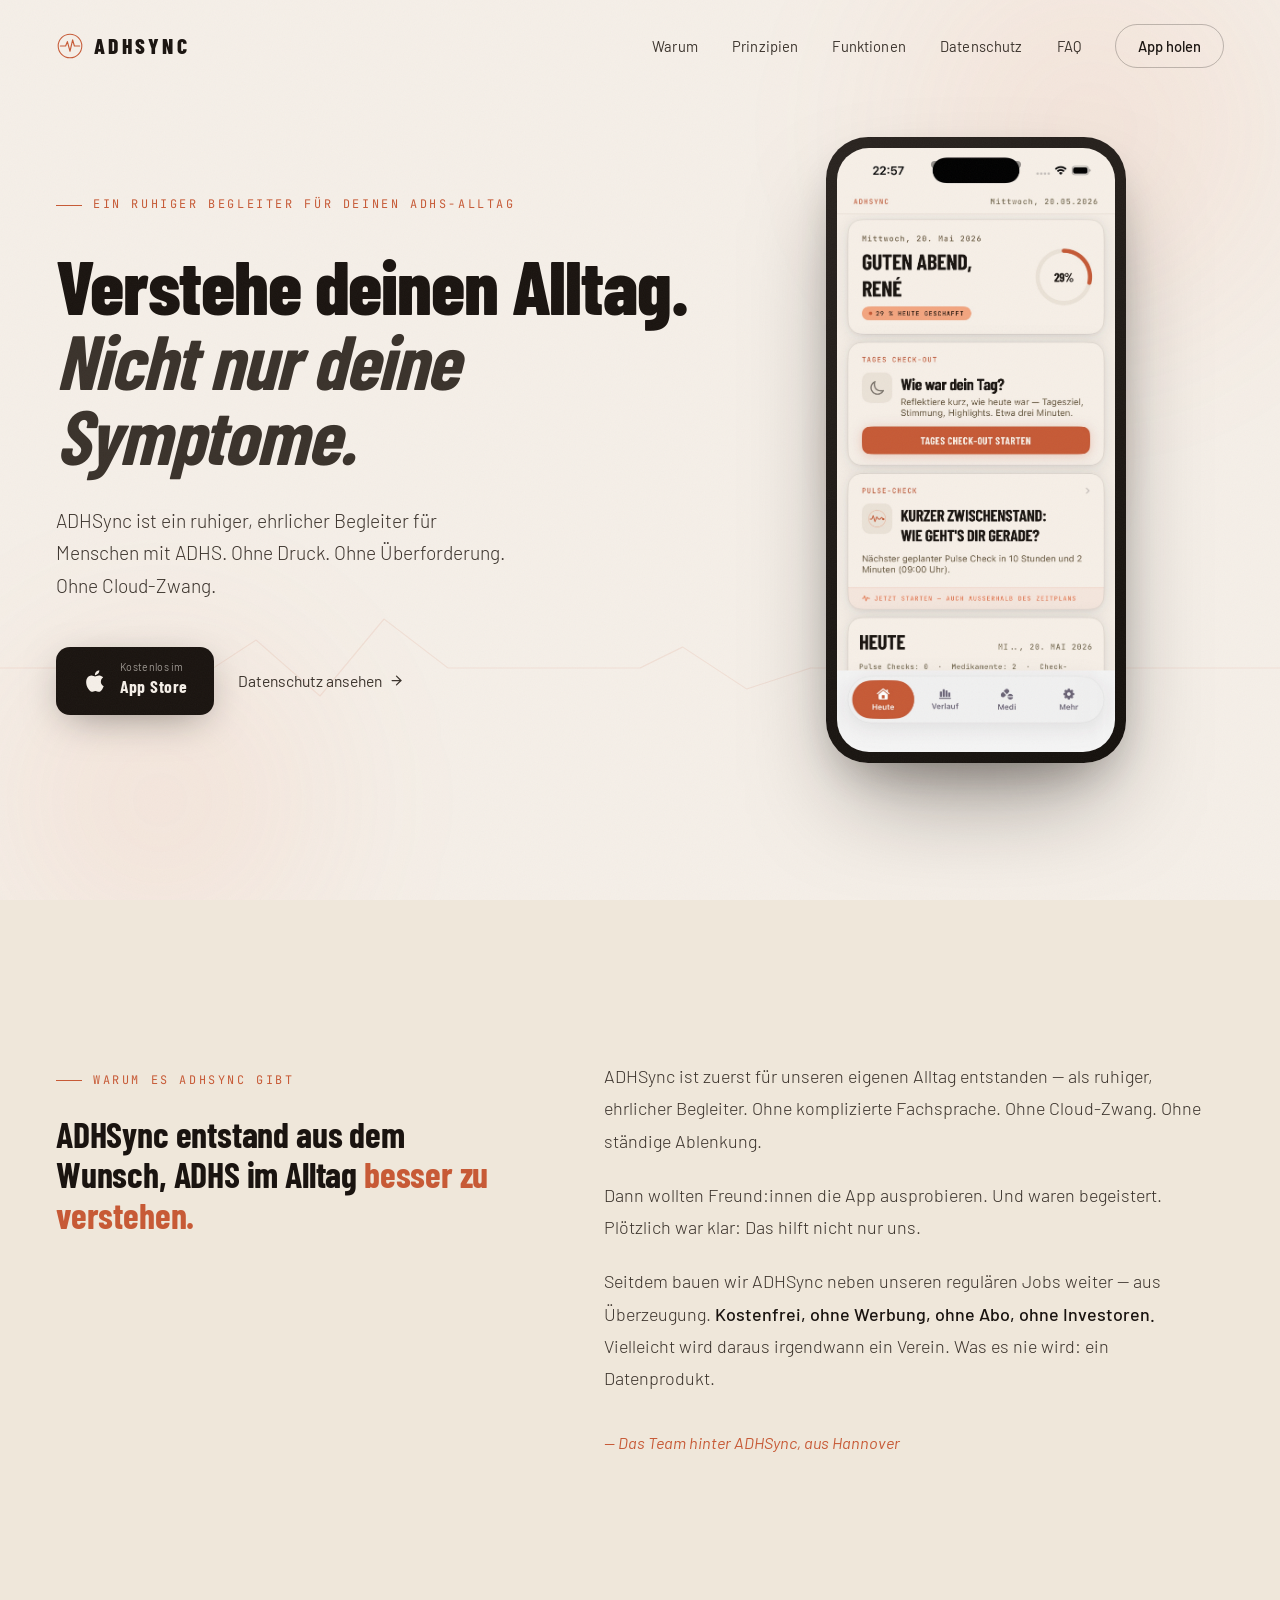
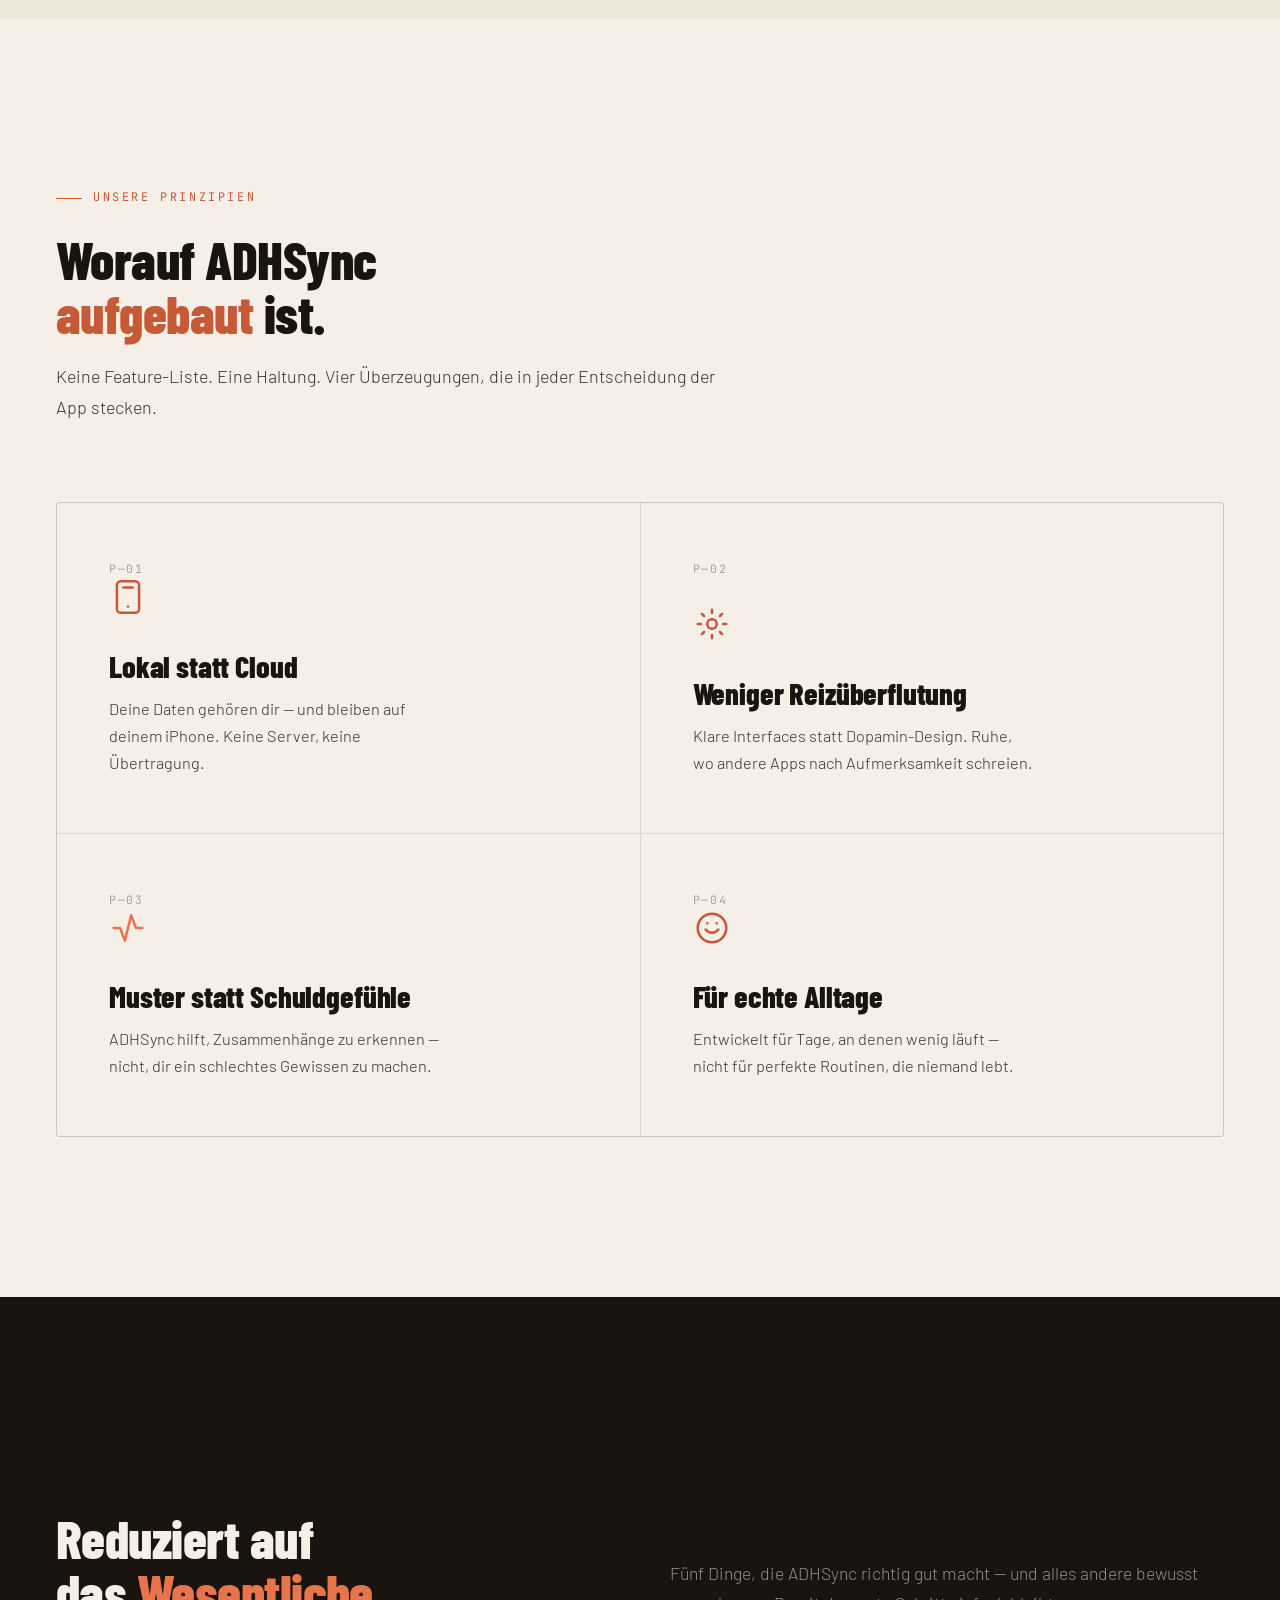
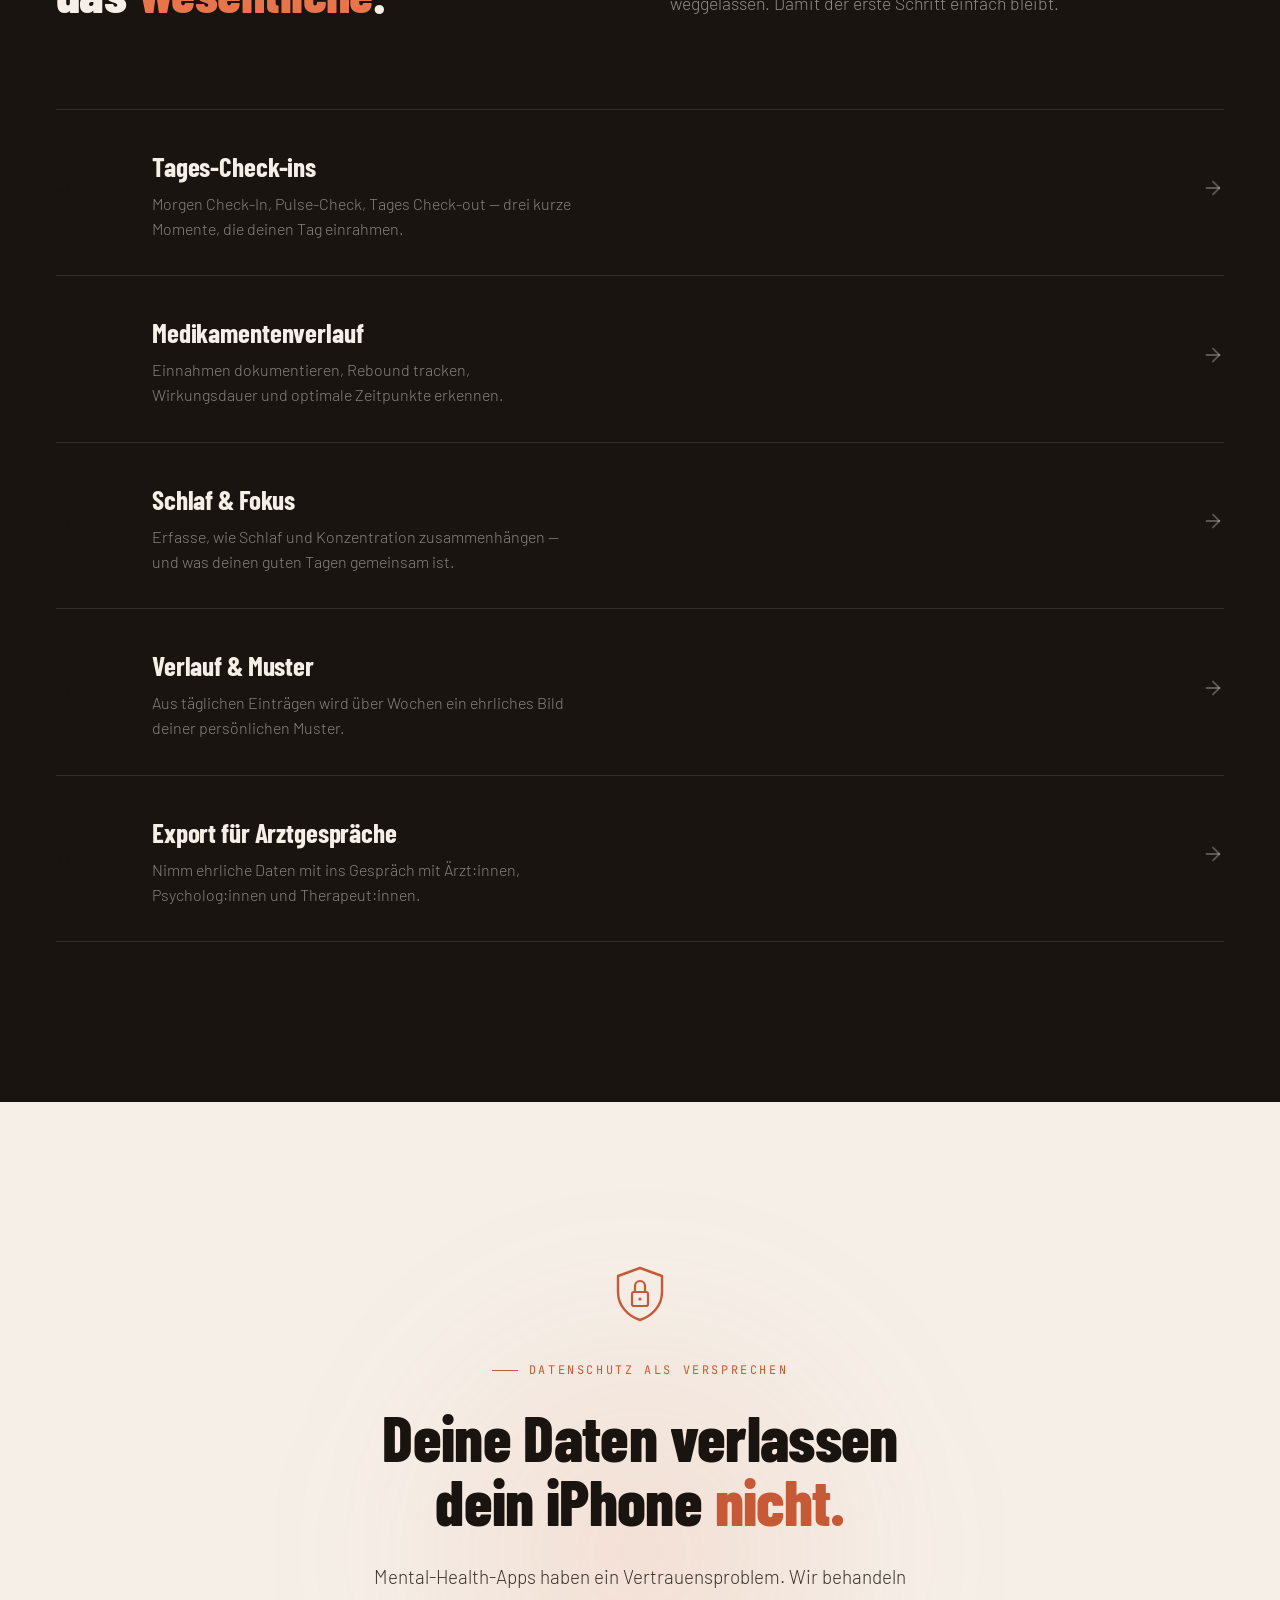
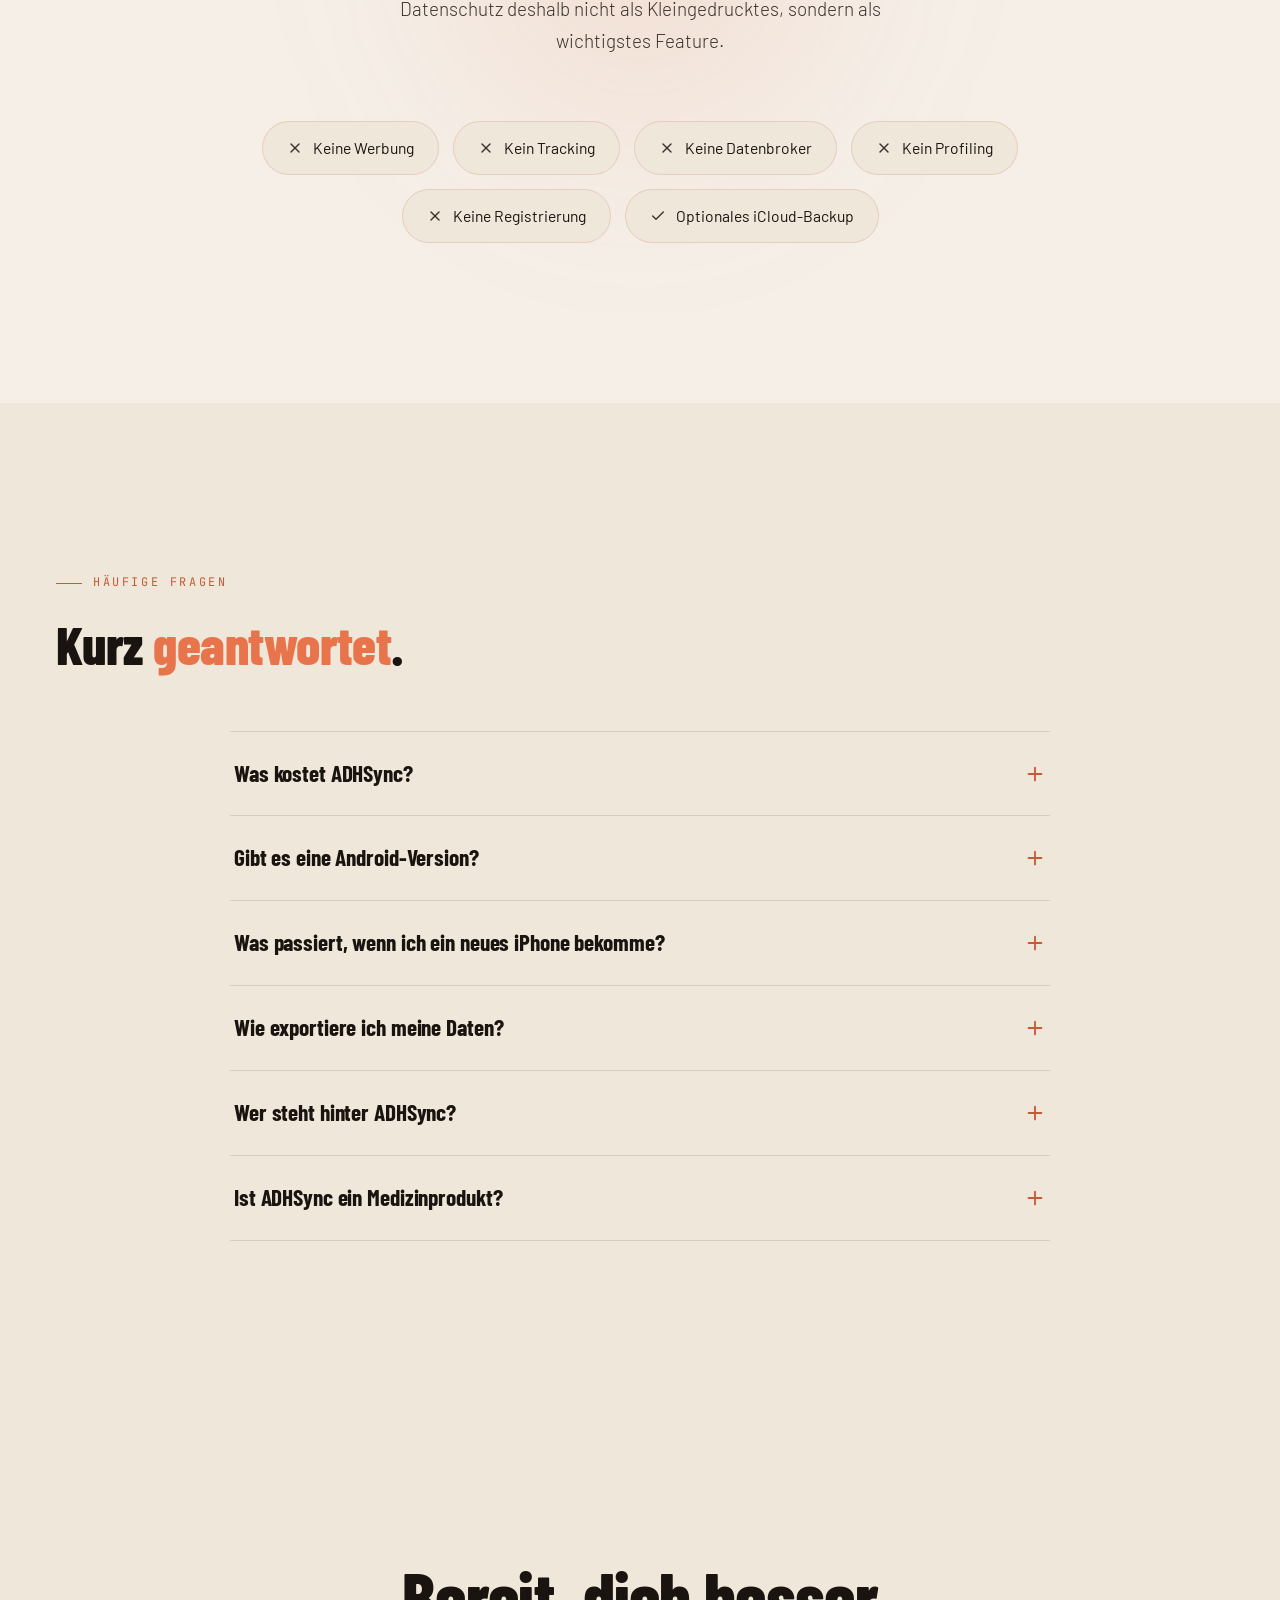
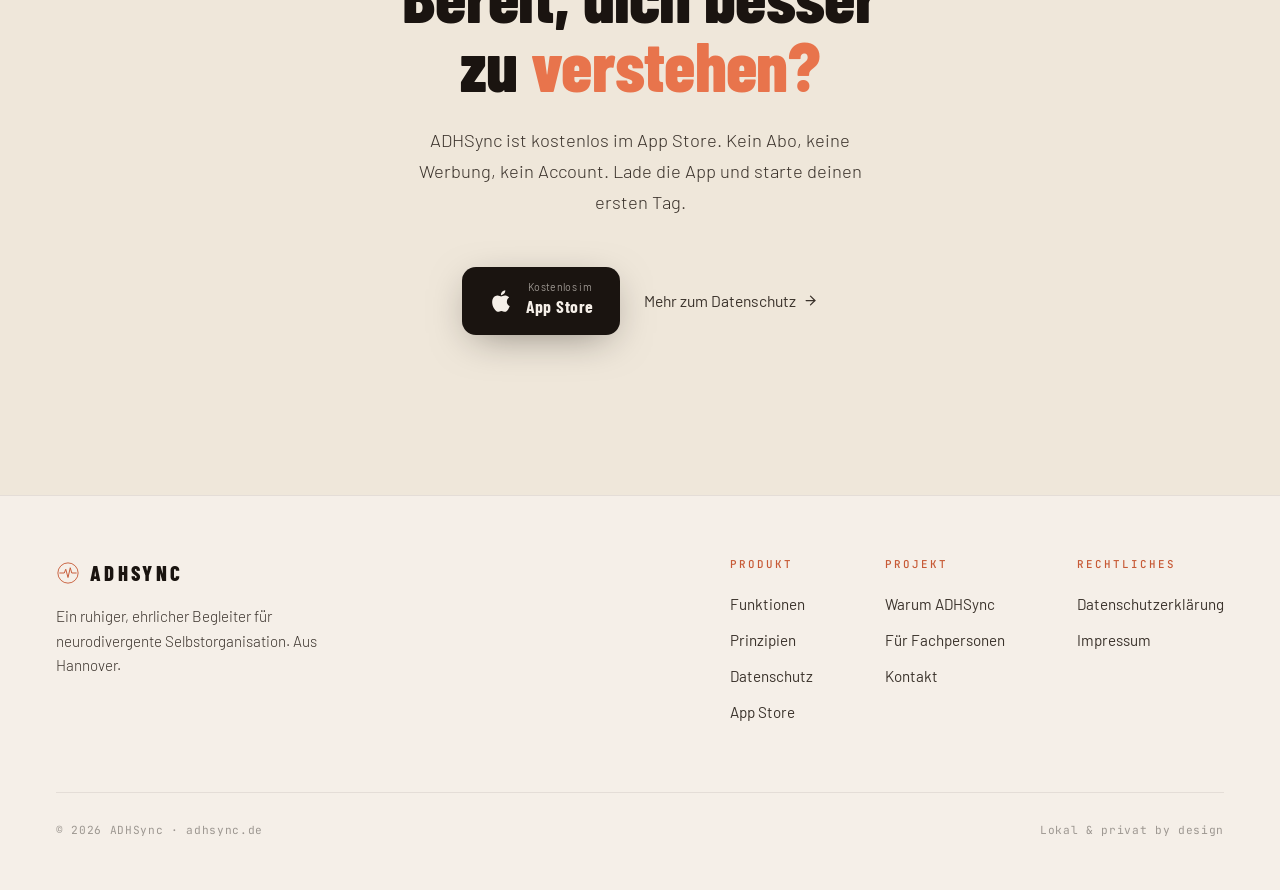
==== index.html @ 2eb3c04f "Add files via upload" ====
<!DOCTYPE html>
<html lang="de">
<head>
<meta charset="UTF-8">
<meta name="viewport" content="width=device-width, initial-scale=1.0">
<title>ADHSync — Verstehe deinen Alltag. Nicht nur deine Symptome.</title>
<meta name="description" content="ADHSync ist ein ruhiger, ehrlicher Begleiter für deinen ADHS-Alltag. Kostenlos, ohne Werbung, ohne Account — alle Daten bleiben auf deinem iPhone.">
<meta name="theme-color" content="#F5EFE8">
<meta property="og:title" content="ADHSync — Verstehe deinen Alltag. Nicht nur deine Symptome.">
<meta property="og:description" content="Ein ruhiger, ehrlicher Begleiter für deinen ADHS-Alltag. Lokal & privat by design.">
<meta property="og:type" content="website">
<meta property="og:url" content="https://adhsync.de/">
<meta property="og:locale" content="de_DE">
<meta name="twitter:card" content="summary_large_image">
<link rel="canonical" href="https://adhsync.de/">
<link rel="icon" type="image/svg+xml" href="data:image/svg+xml;utf8,<svg xmlns='http://www.w3.org/2000/svg' viewBox='0 0 64 64'><circle cx='32' cy='32' r='28' fill='%23F5EFE8' stroke='%23C75A36' stroke-width='3'/><path d='M10 32 H22 L26 22 L32 44 L38 18 L42 32 H54' fill='none' stroke='%23C75A36' stroke-width='3' stroke-linecap='round' stroke-linejoin='round'/></svg>">

<style>
/* Self-hosted fonts — DSGVO-konform, keine externen Requests */
@font-face{font-family:'Barlow';font-style:normal;font-weight:300;font-display:swap;src:url([data-uri]) format('woff2');}
@font-face{font-family:'Barlow';font-style:normal;font-weight:400;font-display:swap;src:url([data-uri]) format('woff2');}
@font-face{font-family:'Barlow';font-style:italic;font-weight:400;font-display:swap;src:url([data-uri]) format('woff2');}
@font-face{font-family:'Barlow';font-style:normal;font-weight:500;font-display:swap;src:url([data-uri]) format('woff2');}
@font-face{font-family:'Barlow Condensed';font-style:normal;font-weight:600;font-display:swap;src:url([data-uri]) format('woff2');}
@font-face{font-family:'Barlow Condensed';font-style:normal;font-weight:700;font-display:swap;src:url([data-uri]) format('woff2');}
@font-face{font-family:'Barlow Condensed';font-style:normal;font-weight:800;font-display:swap;src:url([data-uri]) format('woff2');}
@font-face{font-family:'Barlow Condensed';font-style:normal;font-weight:900;font-display:swap;src:url([data-uri]) format('woff2');}
@font-face{font-family:'JetBrains Mono';font-style:normal;font-weight:400;font-display:swap;src:url([data-uri]) format('woff2');}
@font-face{font-family:'JetBrains Mono';font-style:normal;font-weight:500;font-display:swap;src:url([data-uri]) format('woff2');}

:root{
  --ink:#1A1410;
  --ink-soft:#3A322B;
  --paper:#F5EFE8;
  --paper2:#EAE2D6;
  --paper-sage:#EFE7DA;       /* warm secondary paper, brand-aligned */
  --orange:#E8744C;            /* primary accent */
  --orange-deep:#C75A36;       /* primary action / deep accent */
  --orange-soft:#F2A57F;       /* warm light orange (CLAUDE.md) */
  --ink-mute:rgba(26,20,16,0.35); /* muted ink, replaces petrol-soft */
}
*,*::before,*::after{box-sizing:border-box;margin:0;padding:0;}
html{scroll-behavior:smooth;}
body{
  background:var(--paper);
  color:var(--ink);
  font-family:'Barlow',sans-serif;
  font-weight:400;
  font-size:18px;
  line-height:1.65;
  overflow-x:hidden;
  -webkit-font-smoothing:antialiased;
}
/* subtle grain overlay across whole page */
body::after{
  content:'';
  position:fixed;inset:0;z-index:9998;pointer-events:none;
  opacity:0.035;
  background-image:url("data:image/svg+xml,%3Csvg xmlns='http://www.w3.org/2000/svg' width='180' height='180'%3E%3Cfilter id='n'%3E%3CfeTurbulence type='fractalNoise' baseFrequency='0.85' numOctaves='3' stitchTiles='stitch'/%3E%3C/filter%3E%3Crect width='100%25' height='100%25' filter='url(%23n)'/%3E%3C/svg%3E");
}


/* ---------- LOGO MARK (Puls-Wave) ---------- */
.nav-logo,.footer-logo{display:inline-flex;align-items:center;gap:10px;text-decoration:none;}
.logo-mark{width:28px;height:28px;color:var(--orange-deep);flex-shrink:0;}
.logo-mark .logo-wave{stroke-dasharray:120;stroke-dashoffset:120;animation:drawPulse 2.2s cubic-bezier(0.65,0,0.35,1) forwards 0.3s;}
.footer-logo .logo-mark{width:24px;height:24px;}
@keyframes drawPulse{to{stroke-dashoffset:0;}}

/* ---------- NAV ---------- */
nav{
  position:fixed;top:0;left:0;right:0;z-index:200;
  padding:24px 56px;
  display:flex;justify-content:space-between;align-items:center;
  transition:background 0.3s,padding 0.3s,border-color 0.3s;
  border-bottom:1px solid transparent;
}
nav.scrolled{
  background:rgba(245,239,232,0.8);
  backdrop-filter:blur(16px) saturate(1.2);
  padding:16px 56px;
  border-bottom:1px solid rgba(26,20,16,0.06);
}
.nav-logo{
  font-family:'Barlow Condensed',sans-serif;
  font-weight:800;font-size:1.35rem;letter-spacing:0.16em;
  text-transform:uppercase;color:var(--ink);
}
.nav-right{display:flex;gap:34px;align-items:center;}
.nav-link{
  font-size:0.92rem;font-weight:400;letter-spacing:0.01em;
  color:var(--ink-soft);text-decoration:none;transition:color 0.2s;
}
.nav-link:hover{color:var(--ink);}
.nav-cta{
  font-family:'Barlow',sans-serif;font-weight:500;
  font-size:0.92rem;color:var(--ink);text-decoration:none;
  border:1px solid rgba(26,20,16,0.25);border-radius:100px;
  padding:9px 22px;transition:border-color 0.2s,background 0.2s;
}
.nav-cta:hover{border-color:var(--ink);background:var(--ink);color:var(--paper);}

/* ---------- HERO ---------- */
.hero{
  min-height:100vh;
  display:grid;grid-template-columns:1.15fr 0.85fr;
  align-items:center;
  padding:0 56px;
  position:relative;overflow:hidden;
}
/* soft drifting gradient blobs */
.blob{position:absolute;border-radius:50%;filter:blur(70px);pointer-events:none;opacity:0.5;}
.blob-1{width:620px;height:620px;top:-180px;right:-120px;
  background:radial-gradient(circle,rgba(232,116,76,0.22),transparent 65%);
  animation:drift1 22s ease-in-out infinite;}
.blob-2{width:520px;height:520px;bottom:-160px;left:-100px;
  background:radial-gradient(circle,rgba(232,116,76,0.22),transparent 65%);
  animation:drift2 26s ease-in-out infinite;}
@keyframes drift1{0%,100%{transform:translate(0,0);}50%{transform:translate(-40px,40px);}}
@keyframes drift2{0%,100%{transform:translate(0,0);}50%{transform:translate(40px,-30px);}}

.hero-content{position:relative;z-index:2;max-width:640px;}
.hero-eyebrow{
  font-family:'JetBrains Mono',monospace;
  font-size:0.74rem;letter-spacing:0.22em;text-transform:uppercase;
  color:var(--orange-deep);margin-bottom:32px;
  display:inline-flex;align-items:center;gap:11px;
  opacity:0;animation:rise 0.9s ease forwards 0.1s;
}
.hero-eyebrow::before{content:'';width:26px;height:1px;background:var(--orange-deep);}
.hero-h1{
  font-family:'Barlow Condensed',sans-serif;
  font-weight:800;
  font-size:clamp(3.2rem,6vw,5.6rem);
  line-height:0.98;letter-spacing:-0.015em;
  color:var(--ink);margin-bottom:32px;
}
.hero-h1 .line{display:block;opacity:0;animation:rise 0.9s cubic-bezier(0.2,0.7,0.2,1) forwards;}
.hero-h1 .line:nth-child(1){animation-delay:0.2s;}
.hero-h1 .line:nth-child(2){animation-delay:0.34s;color:var(--ink-soft);font-style:italic;font-weight:700;}
.hero-sub{
  font-size:1.2rem;font-weight:300;
  color:var(--ink-soft);max-width:460px;margin-bottom:44px;line-height:1.7;
  opacity:0;animation:rise 0.9s ease forwards 0.5s;
}
.hero-actions{display:flex;gap:24px;align-items:center;flex-wrap:wrap;
  opacity:0;animation:rise 0.9s ease forwards 0.65s;}
.btn-store{
  display:inline-flex;align-items:center;gap:12px;
  background:var(--ink);color:var(--paper);
  border-radius:14px;padding:14px 26px;text-decoration:none;
  transition:transform 0.3s cubic-bezier(0.2,0.7,0.2,1),box-shadow 0.3s;
  box-shadow:0 10px 40px -12px rgba(26,20,16,0.5);
}
.btn-store:hover{transform:translateY(-2px);box-shadow:0 18px 50px -12px rgba(26,20,16,0.55);}
.btn-store svg{width:26px;height:26px;fill:var(--paper);}
.btn-store .s{font-size:0.66rem;opacity:0.6;letter-spacing:0.03em;line-height:1.1;}
.btn-store .b{font-family:'Barlow Condensed',sans-serif;font-weight:700;font-size:1.1rem;letter-spacing:0.03em;}
.btn-link{
  font-size:0.98rem;font-weight:400;color:var(--ink-soft);text-decoration:none;
  display:inline-flex;align-items:center;gap:7px;transition:color 0.2s,gap 0.2s;
}
.btn-link:hover{color:var(--ink);gap:11px;}
.btn-link svg{width:15px;height:15px;}

/* single floating device */
.hero-device{position:relative;z-index:2;display:flex;justify-content:center;align-items:center;
  opacity:0;animation:rise 1.1s cubic-bezier(0.2,0.7,0.2,1) forwards 0.4s;}
.device{
  position:relative;width:300px;border-radius:42px;
  padding:11px;background:linear-gradient(150deg,#2a2420,#15110d);
  box-shadow:0 50px 100px -30px rgba(26,20,16,0.5),0 20px 50px -20px rgba(26,20,16,0.35);
  animation:float 7s ease-in-out infinite;
}
.device::before{content:'';position:absolute;top:24px;left:50%;transform:translateX(-50%);
  width:90px;height:7px;background:rgba(0,0,0,0.4);border-radius:10px;z-index:3;}
.device-screen{border-radius:32px;overflow:hidden;background:var(--paper2);}
.device-screen img{width:100%;display:block;}
@keyframes float{0%,100%{transform:translateY(0) rotate(-1deg);}50%{transform:translateY(-16px) rotate(1deg);}}
/* soft glow behind device */
.hero-device::after{content:'';position:absolute;width:340px;height:340px;border-radius:50%;
  background:radial-gradient(circle,rgba(232,116,76,0.18),transparent 70%);z-index:-1;filter:blur(20px);}

@keyframes rise{from{opacity:0;transform:translateY(26px);}to{opacity:1;transform:none;}}


/* Hero Puls-Wave (ambient brand motif) */
.hero-wave{
  position:absolute;left:0;right:0;bottom:18%;width:100%;height:140px;
  color:var(--orange-deep);opacity:0.10;z-index:1;pointer-events:none;
}
.hero-wave path{
  stroke-dasharray:3000;stroke-dashoffset:3000;
  animation:drawWave 3.4s cubic-bezier(0.65,0,0.35,1) forwards 0.6s;
}
@keyframes drawWave{to{stroke-dashoffset:0;}}

/* ---------- SECTION SCAFFOLD ---------- */
.section{padding:160px 56px;position:relative;}
.wrap{max-width:1180px;margin:0 auto;}
.wrap-narrow{max-width:860px;margin:0 auto;}
.eyebrow{
  font-family:'JetBrains Mono',monospace;
  font-size:0.74rem;letter-spacing:0.22em;text-transform:uppercase;
  color:var(--orange-deep);margin-bottom:24px;
  display:inline-flex;align-items:center;gap:11px;
}
.eyebrow::before{content:'';width:26px;height:1px;background:var(--orange-deep);}
.h2{
  font-family:'Barlow Condensed',sans-serif;font-weight:800;
  font-size:clamp(2.4rem,4.2vw,3.8rem);line-height:1.0;letter-spacing:-0.01em;color:var(--ink);
}
.h2 em{font-style:normal;color:var(--orange);}
.h2 .pet{color:var(--orange-deep);}

/* ---------- STORY (warum) ---------- */
.story{background:var(--paper-sage);}
.story-grid{display:grid;grid-template-columns:0.85fr 1.15fr;gap:90px;align-items:start;}
.story-lead{
  font-family:'Barlow Condensed',sans-serif;font-weight:700;
  font-size:clamp(1.8rem,2.8vw,2.6rem);line-height:1.12;color:var(--ink);
  letter-spacing:-0.005em;
}
.story-lead .hl{color:var(--orange-deep);}
.story-body{font-size:1.12rem;font-weight:300;color:var(--ink-soft);line-height:1.8;}
.story-body p+p{margin-top:22px;}
.story-body strong{font-weight:500;color:var(--ink);}
.story-sign{
  margin-top:34px;font-style:italic;font-weight:400;font-size:1.02rem;color:var(--orange-deep);
}

/* ---------- PRINCIPLES ---------- */
.principles-head{max-width:680px;margin-bottom:80px;}
.principles-head .sub{font-size:1.12rem;font-weight:300;color:var(--ink-soft);margin-top:22px;line-height:1.7;}
.principles-grid{display:grid;grid-template-columns:repeat(2,1fr);gap:1px;background:rgba(26,20,16,0.1);
  border:1px solid rgba(26,20,16,0.1);border-radius:4px;overflow:hidden;}
.principle{
  background:var(--paper);padding:56px 52px;position:relative;
  transition:background 0.4s;min-height:300px;display:flex;flex-direction:column;
}
.principle:hover{background:var(--paper2);}
.principle-idx{
  font-family:'JetBrains Mono',monospace;font-size:0.72rem;letter-spacing:0.15em;
  color:var(--ink-mute);margin-bottom:auto;
}
.principle-ico{margin-bottom:26px;}
.principle-ico svg{width:38px;height:38px;}
.principle-t{
  font-family:'Barlow Condensed',sans-serif;font-weight:800;font-size:1.9rem;
  line-height:1.02;color:var(--ink);margin-bottom:14px;letter-spacing:-0.005em;
}
.principle-d{font-size:1.02rem;font-weight:300;color:var(--ink-soft);line-height:1.65;max-width:340px;}

/* ---------- FEATURES (reduced, editorial list) ---------- */
.features{background:var(--ink);color:var(--paper);}
.features .eyebrow{color:var(--ink-mute);}
.features .eyebrow::before{background:var(--ink-mute);}
.features .h2{color:var(--paper);}
.features-head{display:grid;grid-template-columns:1fr 1fr;gap:60px;align-items:end;margin-bottom:90px;}
.features-head .sub{font-size:1.1rem;font-weight:300;color:rgba(245,239,232,0.55);line-height:1.7;align-self:end;}
.flist{display:flex;flex-direction:column;}
.frow{
  display:grid;grid-template-columns:60px 1fr auto;gap:36px;align-items:center;
  padding:34px 0;border-top:1px solid rgba(245,239,232,0.12);
  transition:padding-left 0.35s ease;
}
.frow:last-child{border-bottom:1px solid rgba(245,239,232,0.12);}
.frow:hover{padding-left:18px;}
.frow:hover .frow-name{color:var(--orange);}
.frow-num{font-family:'JetBrains Mono',monospace;font-size:0.8rem;color:var(--ink-mute);}
.frow-name{
  font-family:'Barlow Condensed',sans-serif;font-weight:700;font-size:1.7rem;
  text-transform:none;letter-spacing:-0.005em;color:var(--paper);transition:color 0.3s;
}
.frow-desc{font-size:1rem;font-weight:300;color:rgba(245,239,232,0.5);max-width:420px;margin-top:3px;line-height:1.55;}
.frow-arrow{color:rgba(245,239,232,0.3);transition:color 0.3s,transform 0.3s;}
.frow:hover .frow-arrow{color:var(--orange);transform:translateX(6px);}

/* ---------- PRIVACY (hero feature) ---------- */
.privacy{background:var(--paper);text-align:center;position:relative;overflow:hidden;}
.privacy .blob-p{position:absolute;width:600px;height:600px;border-radius:50%;
  top:50%;left:50%;transform:translate(-50%,-50%);filter:blur(80px);
  background:radial-gradient(circle,rgba(232,116,76,0.16),transparent 65%);pointer-events:none;}
.privacy-inner{position:relative;z-index:2;}
.privacy .eyebrow{justify-content:center;}
.privacy-h2{
  font-family:'Barlow Condensed',sans-serif;font-weight:800;
  font-size:clamp(2.6rem,5vw,4.6rem);line-height:1.0;letter-spacing:-0.01em;
  color:var(--ink);margin-bottom:28px;
}
.privacy-h2 .pet{color:var(--orange-deep);}
.privacy-sub{font-size:1.18rem;font-weight:300;color:var(--ink-soft);max-width:560px;margin:0 auto 64px;line-height:1.7;}
.privacy-pills{display:flex;flex-wrap:wrap;justify-content:center;gap:14px;max-width:760px;margin:0 auto;}
.pill{
  display:inline-flex;align-items:center;gap:10px;
  background:var(--paper-sage);border:1px solid rgba(199,90,54,0.18);
  border-radius:100px;padding:13px 24px;
  font-size:0.98rem;font-weight:400;color:var(--ink);
  transition:transform 0.25s,background 0.25s;
}
.pill:hover{transform:translateY(-2px);background:#fff;}
.pill svg{width:16px;height:16px;stroke:var(--ink-soft);}


.privacy-shield{width:64px;height:64px;color:var(--orange-deep);margin:0 auto 24px;display:block;}
.privacy-shield path,.privacy-shield rect,.privacy-shield circle{transform-origin:center;}


/* ---------- FAQ ---------- */
.faq{background:var(--paper-sage);}
.faq-head{margin-bottom:60px;}
.faq-list{max-width:820px;margin:0 auto;}
.faq-item{
  border-top:1px solid rgba(26,20,16,0.12);
  padding:0;
}
.faq-item:last-child{border-bottom:1px solid rgba(26,20,16,0.12);}
.faq-item summary{
  list-style:none;cursor:pointer;
  display:flex;justify-content:space-between;align-items:center;gap:24px;
  padding:28px 4px;
  font-family:'Barlow Condensed',sans-serif;font-weight:700;font-size:1.45rem;
  color:var(--ink);letter-spacing:-0.005em;line-height:1.2;
  transition:color 0.25s;
}
.faq-item summary::-webkit-details-marker{display:none;}
.faq-item summary svg{
  width:22px;height:22px;color:var(--orange-deep);flex-shrink:0;
  transition:transform 0.35s cubic-bezier(0.65,0,0.35,1);
}
.faq-item[open] summary svg{transform:rotate(45deg);}
.faq-item[open] summary{color:var(--orange-deep);}
.faq-item p{
  font-size:1.05rem;font-weight:300;color:var(--ink-soft);line-height:1.7;
  padding:0 4px 28px;max-width:680px;
  animation:fadeIn 0.4s ease;
}
.faq-item a{color:var(--orange-deep);text-decoration:underline;text-underline-offset:3px;}
@keyframes fadeIn{from{opacity:0;transform:translateY(-6px);}to{opacity:1;transform:none;}}

/* ---------- CTA ---------- */
.cta{background:var(--paper-sage);text-align:center;position:relative;overflow:hidden;}
.cta-inner{position:relative;z-index:2;}
.cta-h2{
  font-family:'Barlow Condensed',sans-serif;font-weight:800;
  font-size:clamp(2.8rem,5.5vw,5rem);line-height:0.98;letter-spacing:-0.01em;
  color:var(--ink);margin-bottom:26px;
}
.cta-h2 em{font-style:normal;color:var(--orange);}
.cta-sub{font-size:1.15rem;font-weight:300;color:var(--ink-soft);max-width:480px;margin:0 auto 48px;line-height:1.7;}
.cta-actions{display:flex;justify-content:center;gap:24px;align-items:center;flex-wrap:wrap;}

/* ---------- FOOTER (minimal) ---------- */
footer{background:var(--paper);padding:60px 56px 50px;border-top:1px solid rgba(26,20,16,0.08);}
.footer-top{max-width:1180px;margin:0 auto;display:flex;justify-content:space-between;align-items:flex-start;gap:40px;flex-wrap:wrap;}
.footer-brand{max-width:300px;}
.footer-logo{font-family:'Barlow Condensed',sans-serif;font-weight:800;font-size:1.3rem;letter-spacing:0.16em;text-transform:uppercase;color:var(--ink);margin-bottom:14px;}
.footer-tag{font-size:0.95rem;font-weight:300;color:var(--ink-soft);line-height:1.6;}
.footer-cols{display:flex;gap:72px;flex-wrap:wrap;}
.footer-col h4{font-family:'JetBrains Mono',monospace;font-size:0.68rem;letter-spacing:0.18em;text-transform:uppercase;color:var(--orange-deep);margin-bottom:18px;font-weight:500;}
.footer-col a{display:block;font-size:0.95rem;color:var(--ink-soft);text-decoration:none;margin-bottom:11px;transition:color 0.2s;}
.footer-col a:hover{color:var(--ink);}
.footer-bottom{max-width:1180px;margin:56px auto 0;padding-top:28px;border-top:1px solid rgba(26,20,16,0.08);
  display:flex;justify-content:space-between;align-items:center;gap:20px;flex-wrap:wrap;}
.footer-copy{font-family:'JetBrains Mono',monospace;font-size:0.7rem;letter-spacing:0.06em;color:rgba(26,20,16,0.4);}

/* ---------- REVEAL ---------- */
.reveal{opacity:0;transform:translateY(30px);transition:opacity 0.9s cubic-bezier(0.2,0.7,0.2,1),transform 0.9s cubic-bezier(0.2,0.7,0.2,1);}
.reveal.in{opacity:1;transform:none;}
.d1{transition-delay:0.1s;}.d2{transition-delay:0.2s;}.d3{transition-delay:0.3s;}

/* ---------- RESPONSIVE ---------- */
@media(max-width:980px){
  nav,nav.scrolled{padding:16px 22px;}
  .nav-right .nav-link{display:none;}
  .hero{grid-template-columns:1fr;padding:130px 22px 80px;text-align:center;gap:60px;}
  .hero-eyebrow{justify-content:center;}.hero-sub{margin-left:auto;margin-right:auto;}.hero-actions{justify-content:center;}
  /* keep line-break on mobile */
  .section{padding:100px 22px;}
  .story-grid{grid-template-columns:1fr;gap:36px;}
  .principles-grid{grid-template-columns:1fr;}
  .principle{min-height:auto;padding:44px 36px;}
  .features-head{grid-template-columns:1fr;gap:24px;}
  .frow{grid-template-columns:36px 1fr;gap:18px;}
  .frow-arrow{display:none;}
  .footer-top{flex-direction:column;}
  .footer-cols{gap:48px;}
}

@media (prefers-reduced-motion: reduce){
  *,*::before,*::after{animation-duration:0.01ms!important;animation-iteration-count:1!important;transition-duration:0.01ms!important;}
  html{scroll-behavior:auto;}
  .device,.blob,.blob-1,.blob-2,.blob-p{animation:none!important;}
}
</style>
</head>
<body>
<a id="top"></a>

<!-- NAV -->
<nav id="nav">
  <a href="#top" class="nav-logo"><svg class="logo-mark" viewBox="0 0 64 64" aria-hidden="true"><circle cx="32" cy="32" r="27" fill="none" stroke="currentColor" stroke-width="2.4"/><path class="logo-wave" d="M10 32 H22 L26 22 L32 44 L38 18 L42 32 H54" fill="none" stroke="currentColor" stroke-width="2.6" stroke-linecap="round" stroke-linejoin="round"/></svg><span>ADHSync</span></a>
  <div class="nav-right">
    <a href="#warum" class="nav-link">Warum</a>
    <a href="#prinzipien" class="nav-link">Prinzipien</a>
    <a href="#funktionen" class="nav-link">Funktionen</a>
    <a href="#datenschutz" class="nav-link">Datenschutz</a>
    <a href="#faq" class="nav-link">FAQ</a>
    <a href="#download" class="nav-cta">App holen</a>
  </div>
</nav>

<!-- HERO -->
<header class="hero">
    <svg class="hero-wave" viewBox="0 0 1200 200" preserveAspectRatio="none" aria-hidden="true">
    <path d="M0 100 L200 100 L240 60 L300 140 L360 30 L420 100 L600 100 L640 70 L700 130 L760 100 L1200 100" fill="none" stroke="currentColor" stroke-width="1.4" stroke-linecap="round" stroke-linejoin="round"/>
  </svg>
  <div class="blob blob-1"></div>
  <div class="blob blob-2"></div>
  <div class="hero-content">
    <span class="hero-eyebrow">Ein ruhiger Begleiter für deinen ADHS-Alltag</span>
    <h1 class="hero-h1">
      <span class="line">Verstehe deinen Alltag.</span>
      <span class="line">Nicht nur deine Symptome.</span>
    </h1>
    <p class="hero-sub">ADHSync ist ein ruhiger, ehrlicher Begleiter für Menschen mit ADHS. Ohne Druck. Ohne Überforderung. Ohne Cloud-Zwang.</p>
    <div class="hero-actions">
      <a href="#download" class="btn-store">
        <svg viewBox="0 0 24 24"><path d="M18.71 19.5c-.83 1.24-1.71 2.45-3.05 2.47-1.34.03-1.77-.79-3.29-.79-1.53 0-2 .77-3.27.82-1.31.05-2.3-1.32-3.14-2.53C4.25 17 2.94 12.45 4.7 9.39c.87-1.52 2.43-2.48 4.12-2.51 1.28-.02 2.5.87 3.29.87.78 0 2.26-1.07 3.8-.91.65.03 2.47.26 3.64 1.98-.09.06-2.17 1.28-2.15 3.81.03 3.02 2.65 4.03 2.68 4.04-.03.07-.42 1.44-1.38 2.83M13 3.5c.73-.83 1.94-1.46 2.94-1.5.13 1.17-.34 2.35-1.04 3.19-.69.85-1.83 1.51-2.95 1.42-.15-1.15.41-2.35 1.05-3.11z"/></svg>
        <div><div class="s">Kostenlos im</div><div class="b">App Store</div></div>
      </a>
      <a href="#datenschutz" class="btn-link">
        Datenschutz ansehen
        <svg viewBox="0 0 24 24" fill="none" stroke="currentColor" stroke-width="2" stroke-linecap="round" stroke-linejoin="round"><line x1="5" y1="12" x2="19" y2="12"/><polyline points="12 5 19 12 12 19"/></svg>
      </a>
    </div>
  </div>
  <div class="hero-device">
    <div class="device">
      <div class="device-screen"><img src="[data-uri]" alt="ADHSync Tagesansicht"></div>
    </div>
  </div>
</header>

<!-- WARUM / STORY -->
<section class="section story" id="warum">
  <div class="wrap story-grid">
    <div class="reveal">
      <span class="eyebrow">Warum es ADHSync gibt</span>
      <div class="story-lead">
        ADHSync entstand aus dem Wunsch, ADHS im Alltag <span class="hl">besser zu verstehen.</span>
      </div>
    </div>
    <div class="story-body reveal d1">
      <p>ADHSync ist zuerst für unseren eigenen Alltag entstanden — als ruhiger, ehrlicher Begleiter. Ohne komplizierte Fachsprache. Ohne Cloud-Zwang. Ohne ständige Ablenkung.</p>
      <p>Dann wollten Freund:innen die App ausprobieren. Und waren begeistert. Plötzlich war klar: Das hilft nicht nur uns.</p>
      <p>Seitdem bauen wir ADHSync neben unseren regulären Jobs weiter — aus Überzeugung. <strong>Kostenfrei, ohne Werbung, ohne Abo, ohne Investoren.</strong> Vielleicht wird daraus irgendwann ein Verein. Was es nie wird: ein Datenprodukt.</p>
      <div class="story-sign">— Das Team hinter ADHSync, aus Hannover</div>
    </div>
  </div>
</section>

<!-- PRINZIPIEN -->
<section class="section" id="prinzipien">
  <div class="wrap">
    <div class="principles-head reveal">
      <span class="eyebrow">Unsere Prinzipien</span>
      <h2 class="h2">Worauf ADHSync<br><span class="pet">aufgebaut</span> ist.</h2>
      <p class="sub">Keine Feature-Liste. Eine Haltung. Vier Überzeugungen, die in jeder Entscheidung der App stecken.</p>
    </div>
    <div class="principles-grid reveal d1">
      <div class="principle">
        <div class="principle-idx">P—01</div>
        <div class="principle-ico"><svg viewBox="0 0 24 24" fill="none" stroke="#C75A36" stroke-width="1.6" stroke-linecap="round" stroke-linejoin="round"><rect x="5" y="2" width="14" height="20" rx="2.5"/><path d="M12 18h.01"/><path d="M9 6h6"/></svg></div>
        <div class="principle-t">Lokal statt Cloud</div>
        <p class="principle-d">Deine Daten gehören dir — und bleiben auf deinem iPhone. Keine Server, keine Übertragung.</p>
      </div>
      <div class="principle">
        <div class="principle-idx">P—02</div>
        <div class="principle-ico"><svg viewBox="0 0 24 24" fill="none" stroke="#C75A36" stroke-width="1.6" stroke-linecap="round" stroke-linejoin="round"><circle cx="12" cy="12" r="3"/><path d="M12 3v2M12 19v2M3 12h2M19 12h2M5.6 5.6l1.4 1.4M17 17l1.4 1.4M18.4 5.6L17 7M7 17l-1.4 1.4"/></svg></div>
        <div class="principle-t">Weniger Reizüberflutung</div>
        <p class="principle-d">Klare Interfaces statt Dopamin-Design. Ruhe, wo andere Apps nach Aufmerksamkeit schreien.</p>
      </div>
      <div class="principle">
        <div class="principle-idx">P—03</div>
        <div class="principle-ico"><svg viewBox="0 0 24 24" fill="none" stroke="#E8744C" stroke-width="1.6" stroke-linecap="round" stroke-linejoin="round"><path d="M3 12h4l3 8 4-16 3 8h4"/></svg></div>
        <div class="principle-t">Muster statt Schuldgefühle</div>
        <p class="principle-d">ADHSync hilft, Zusammenhänge zu erkennen — nicht, dir ein schlechtes Gewissen zu machen.</p>
      </div>
      <div class="principle">
        <div class="principle-idx">P—04</div>
        <div class="principle-ico"><svg viewBox="0 0 24 24" fill="none" stroke="#C75A36" stroke-width="1.6" stroke-linecap="round" stroke-linejoin="round"><path d="M3 12a9 9 0 1 0 18 0 9 9 0 0 0-18 0z"/><path d="M8 13s1.5 2 4 2 4-2 4-2"/><path d="M9 9h.01M15 9h.01"/></svg></div>
        <div class="principle-t">Für echte Alltage</div>
        <p class="principle-d">Entwickelt für Tage, an denen wenig läuft — nicht für perfekte Routinen, die niemand lebt.</p>
      </div>
    </div>
  </div>
</section>

<!-- FUNKTIONEN -->
<section class="section features" id="funktionen">
  <div class="wrap">
    <div class="features-head">
      <div class="reveal">
        <span class="eyebrow">Was die App kann</span>
        <h2 class="h2">Reduziert auf<br>das <em>Wesentliche</em>.</h2>
      </div>
      <p class="sub reveal d1">Fünf Dinge, die ADHSync richtig gut macht — und alles andere bewusst weggelassen. Damit der erste Schritt einfach bleibt.</p>
    </div>
    <div class="flist reveal d1">
      <div class="frow">
        <div class="frow-num">01</div>
        <div><div class="frow-name">Tages-Check-ins</div><div class="frow-desc">Morgen Check-In, Pulse-Check, Tages Check-out — drei kurze Momente, die deinen Tag einrahmen.</div></div>
        <div class="frow-arrow"><svg width="22" height="22" viewBox="0 0 24 24" fill="none" stroke="currentColor" stroke-width="2" stroke-linecap="round" stroke-linejoin="round"><line x1="5" y1="12" x2="19" y2="12"/><polyline points="12 5 19 12 12 19"/></svg></div>
      </div>
      <div class="frow">
        <div class="frow-num">02</div>
        <div><div class="frow-name">Medikamentenverlauf</div><div class="frow-desc">Einnahmen dokumentieren, Rebound tracken, Wirkungsdauer und optimale Zeitpunkte erkennen.</div></div>
        <div class="frow-arrow"><svg width="22" height="22" viewBox="0 0 24 24" fill="none" stroke="currentColor" stroke-width="2" stroke-linecap="round" stroke-linejoin="round"><line x1="5" y1="12" x2="19" y2="12"/><polyline points="12 5 19 12 12 19"/></svg></div>
      </div>
      <div class="frow">
        <div class="frow-num">03</div>
        <div><div class="frow-name">Schlaf & Fokus</div><div class="frow-desc">Erfasse, wie Schlaf und Konzentration zusammenhängen — und was deinen guten Tagen gemeinsam ist.</div></div>
        <div class="frow-arrow"><svg width="22" height="22" viewBox="0 0 24 24" fill="none" stroke="currentColor" stroke-width="2" stroke-linecap="round" stroke-linejoin="round"><line x1="5" y1="12" x2="19" y2="12"/><polyline points="12 5 19 12 12 19"/></svg></div>
      </div>
      <div class="frow">
        <div class="frow-num">04</div>
        <div><div class="frow-name">Verlauf & Muster</div><div class="frow-desc">Aus täglichen Einträgen wird über Wochen ein ehrliches Bild deiner persönlichen Muster.</div></div>
        <div class="frow-arrow"><svg width="22" height="22" viewBox="0 0 24 24" fill="none" stroke="currentColor" stroke-width="2" stroke-linecap="round" stroke-linejoin="round"><line x1="5" y1="12" x2="19" y2="12"/><polyline points="12 5 19 12 12 19"/></svg></div>
      </div>
      <div class="frow">
        <div class="frow-num">05</div>
        <div><div class="frow-name">Export für Arztgespräche</div><div class="frow-desc">Nimm ehrliche Daten mit ins Gespräch mit Ärzt:innen, Psycholog:innen und Therapeut:innen.</div></div>
        <div class="frow-arrow"><svg width="22" height="22" viewBox="0 0 24 24" fill="none" stroke="currentColor" stroke-width="2" stroke-linecap="round" stroke-linejoin="round"><line x1="5" y1="12" x2="19" y2="12"/><polyline points="12 5 19 12 12 19"/></svg></div>
      </div>
    </div>
  </div>
</section>

<!-- DATENSCHUTZ -->
<section class="section privacy" id="datenschutz">
  <div class="blob-p"></div>
  <div class="wrap-narrow privacy-inner">
    <svg class="privacy-shield reveal" viewBox="0 0 64 64" aria-hidden="true">
      <path d="M32 6 L54 14 V30 C54 44 44 54 32 58 C20 54 10 44 10 30 V14 Z" fill="none" stroke="currentColor" stroke-width="2.4" stroke-linejoin="round"/>
      <rect x="24" y="30" width="16" height="14" rx="2" fill="none" stroke="currentColor" stroke-width="2.2"/>
      <path d="M27 30 V24 a5 5 0 0 1 10 0 V30" fill="none" stroke="currentColor" stroke-width="2.2" stroke-linecap="round"/>
      <circle cx="32" cy="37" r="1.6" fill="currentColor"/>
    </svg>
    <span class="eyebrow reveal">Datenschutz als Versprechen</span>
    <h2 class="privacy-h2 reveal">Deine Daten verlassen<br>dein iPhone <span class="pet">nicht.</span></h2>
    <p class="privacy-sub reveal d1">Mental-Health-Apps haben ein Vertrauensproblem. Wir behandeln Datenschutz deshalb nicht als Kleingedrucktes, sondern als wichtigstes Feature.</p>
    <div class="privacy-pills reveal d2">
      <span class="pill"><svg viewBox="0 0 24 24" fill="none" stroke-width="2" stroke-linecap="round" stroke-linejoin="round"><line x1="18" y1="6" x2="6" y2="18"/><line x1="6" y1="6" x2="18" y2="18"/></svg>Keine Werbung</span>
      <span class="pill"><svg viewBox="0 0 24 24" fill="none" stroke-width="2" stroke-linecap="round" stroke-linejoin="round"><line x1="18" y1="6" x2="6" y2="18"/><line x1="6" y1="6" x2="18" y2="18"/></svg>Kein Tracking</span>
      <span class="pill"><svg viewBox="0 0 24 24" fill="none" stroke-width="2" stroke-linecap="round" stroke-linejoin="round"><line x1="18" y1="6" x2="6" y2="18"/><line x1="6" y1="6" x2="18" y2="18"/></svg>Keine Datenbroker</span>
      <span class="pill"><svg viewBox="0 0 24 24" fill="none" stroke-width="2" stroke-linecap="round" stroke-linejoin="round"><line x1="18" y1="6" x2="6" y2="18"/><line x1="6" y1="6" x2="18" y2="18"/></svg>Kein Profiling</span>
      <span class="pill"><svg viewBox="0 0 24 24" fill="none" stroke-width="2" stroke-linecap="round" stroke-linejoin="round"><line x1="18" y1="6" x2="6" y2="18"/><line x1="6" y1="6" x2="18" y2="18"/></svg>Keine Registrierung</span>
      <span class="pill"><svg viewBox="0 0 24 24" fill="none" stroke-width="2" stroke-linecap="round" stroke-linejoin="round"><polyline points="20 6 9 17 4 12"/></svg>Optionales iCloud-Backup</span>
    </div>
  </div>
</section>


<!-- FAQ -->
<section class="section faq" id="faq">
  <div class="wrap">
    <div class="faq-head reveal">
      <span class="eyebrow">Häufige Fragen</span>
      <h2 class="h2">Kurz <em>geantwortet</em>.</h2>
    </div>
    <div class="faq-list reveal d1">
      <details class="faq-item">
        <summary><span>Was kostet ADHSync?</span><svg viewBox="0 0 24 24" fill="none" stroke="currentColor" stroke-width="2" stroke-linecap="round" stroke-linejoin="round"><line x1="12" y1="5" x2="12" y2="19"/><line x1="5" y1="12" x2="19" y2="12"/></svg></summary>
        <p>Nichts. ADHSync ist kostenlos im App Store. Kein Abo, keine In-App-Käufe, keine Werbung — und das soll auch so bleiben.</p>
      </details>
      <details class="faq-item">
        <summary><span>Gibt es eine Android-Version?</span><svg viewBox="0 0 24 24" fill="none" stroke="currentColor" stroke-width="2" stroke-linecap="round" stroke-linejoin="round"><line x1="12" y1="5" x2="12" y2="19"/><line x1="5" y1="12" x2="19" y2="12"/></svg></summary>
        <p>Aktuell nicht. ADHSync wird in unserer Freizeit gebaut, und iOS war der Anfang. Wenn die Beta gut läuft, denken wir über Android nach.</p>
      </details>
      <details class="faq-item">
        <summary><span>Was passiert, wenn ich ein neues iPhone bekomme?</span><svg viewBox="0 0 24 24" fill="none" stroke="currentColor" stroke-width="2" stroke-linecap="round" stroke-linejoin="round"><line x1="12" y1="5" x2="12" y2="19"/><line x1="5" y1="12" x2="19" y2="12"/></svg></summary>
        <p>Wenn iCloud-Backup für dein iPhone aktiv ist, kommen deine ADHSync-Daten beim Wiederherstellen automatisch mit. Außerdem kannst du deinen Verlauf jederzeit als ZIP-Archiv exportieren und manuell sichern.</p>
      </details>
      <details class="faq-item">
        <summary><span>Wie exportiere ich meine Daten?</span><svg viewBox="0 0 24 24" fill="none" stroke="currentColor" stroke-width="2" stroke-linecap="round" stroke-linejoin="round"><line x1="12" y1="5" x2="12" y2="19"/><line x1="5" y1="12" x2="19" y2="12"/></svg></summary>
        <p>In den Einstellungen findest du den Export. Du bekommst eine ZIP-Datei mit deinen Einträgen als JSON plus zugehörige Medien — lesbar, offen, deins.</p>
      </details>
      <details class="faq-item">
        <summary><span>Wer steht hinter ADHSync?</span><svg viewBox="0 0 24 24" fill="none" stroke="currentColor" stroke-width="2" stroke-linecap="round" stroke-linejoin="round"><line x1="12" y1="5" x2="12" y2="19"/><line x1="5" y1="12" x2="19" y2="12"/></svg></summary>
        <p>Ein kleines Team aus Hannover, das selbst mit ADHS lebt. Keine Investoren, kein VC, keine Werbeagentur. Bei Fragen schreib uns an <a href="mailto:hallo@adhsync.de">hallo@adhsync.de</a>.</p>
      </details>
      <details class="faq-item">
        <summary><span>Ist ADHSync ein Medizinprodukt?</span><svg viewBox="0 0 24 24" fill="none" stroke="currentColor" stroke-width="2" stroke-linecap="round" stroke-linejoin="round"><line x1="12" y1="5" x2="12" y2="19"/><line x1="5" y1="12" x2="19" y2="12"/></svg></summary>
        <p>Nein. ADHSync ist ein Selbstbeobachtungs-Werkzeug, kein Medizinprodukt, keine Diagnose-App und kein Ersatz für ärztliche oder therapeutische Behandlung.</p>
      </details>
    </div>
  </div>
</section>

<!-- CTA -->
<section class="section cta" id="download">
  <div class="wrap-narrow cta-inner">
    <h2 class="cta-h2 reveal">Bereit, dich besser<br>zu <em>verstehen?</em></h2>
    <p class="cta-sub reveal d1">ADHSync ist kostenlos im App Store. Kein Abo, keine Werbung, kein Account. Lade die App und starte deinen ersten Tag.</p>
    <div class="cta-actions reveal d2">
      <a href="#" data-appstore="1" class="btn-store" target="_blank">
        <svg viewBox="0 0 24 24"><path d="M18.71 19.5c-.83 1.24-1.71 2.45-3.05 2.47-1.34.03-1.77-.79-3.29-.79-1.53 0-2 .77-3.27.82-1.31.05-2.3-1.32-3.14-2.53C4.25 17 2.94 12.45 4.7 9.39c.87-1.52 2.43-2.48 4.12-2.51 1.28-.02 2.5.87 3.29.87.78 0 2.26-1.07 3.8-.91.65.03 2.47.26 3.64 1.98-.09.06-2.17 1.28-2.15 3.81.03 3.02 2.65 4.03 2.68 4.04-.03.07-.42 1.44-1.38 2.83M13 3.5c.73-.83 1.94-1.46 2.94-1.5.13 1.17-.34 2.35-1.04 3.19-.69.85-1.83 1.51-2.95 1.42-.15-1.15.41-2.35 1.05-3.11z"/></svg>
        <div><div class="s">Kostenlos im</div><div class="b">App Store</div></div>
      </a>
      <a href="#datenschutz" class="btn-link">Mehr zum Datenschutz
        <svg viewBox="0 0 24 24" fill="none" stroke="currentColor" stroke-width="2" stroke-linecap="round" stroke-linejoin="round"><line x1="5" y1="12" x2="19" y2="12"/><polyline points="12 5 19 12 12 19"/></svg>
      </a>
    </div>
  </div>
</section>

<!-- FOOTER -->
<footer>
  <div class="footer-top">
    <div class="footer-brand">
      <div class="footer-logo"><svg class="logo-mark" viewBox="0 0 64 64" aria-hidden="true"><circle cx="32" cy="32" r="27" fill="none" stroke="currentColor" stroke-width="2.4"/><path class="logo-wave" d="M10 32 H22 L26 22 L32 44 L38 18 L42 32 H54" fill="none" stroke="currentColor" stroke-width="2.6" stroke-linecap="round" stroke-linejoin="round"/></svg><span>ADHSync</span></div>
      <p class="footer-tag">Ein ruhiger, ehrlicher Begleiter für neurodivergente Selbstorganisation. Aus Hannover.</p>
    </div>
    <div class="footer-cols">
      <div class="footer-col">
        <h4>Produkt</h4>
        <a href="#funktionen">Funktionen</a>
        <a href="#prinzipien">Prinzipien</a>
        <a href="#datenschutz">Datenschutz</a>
        <a href="#" data-appstore="1">App Store</a>
      </div>
      <div class="footer-col">
        <h4>Projekt</h4>
        <a href="#warum">Warum ADHSync</a>
        <a href="fachpersonen.html">Für Fachpersonen</a>
        <a href="mailto:hallo@adhsync.de">Kontakt</a>
      </div>
      <div class="footer-col">
        <h4>Rechtliches</h4>
        <a href="datenschutz.html">Datenschutzerklärung</a>
        <a href="impressum.html">Impressum</a>
      </div>
    </div>
  </div>
  <div class="footer-bottom">
    <div class="footer-copy">© 2026 ADHSync · adhsync.de</div>
    <div class="footer-copy">Lokal &amp; privat by design</div>
  </div>
</footer>

<script>
const nav=document.getElementById('nav');
addEventListener('scroll',()=>{nav.classList.toggle('scrolled',scrollY>40);});
const obs=new IntersectionObserver(es=>{es.forEach(e=>{if(e.isIntersecting)e.target.classList.add('in');});},{threshold:0.08,rootMargin:'0px 0px -50px 0px'});
document.querySelectorAll('.reveal').forEach(el=>obs.observe(el));
</script>
</body>
</html>
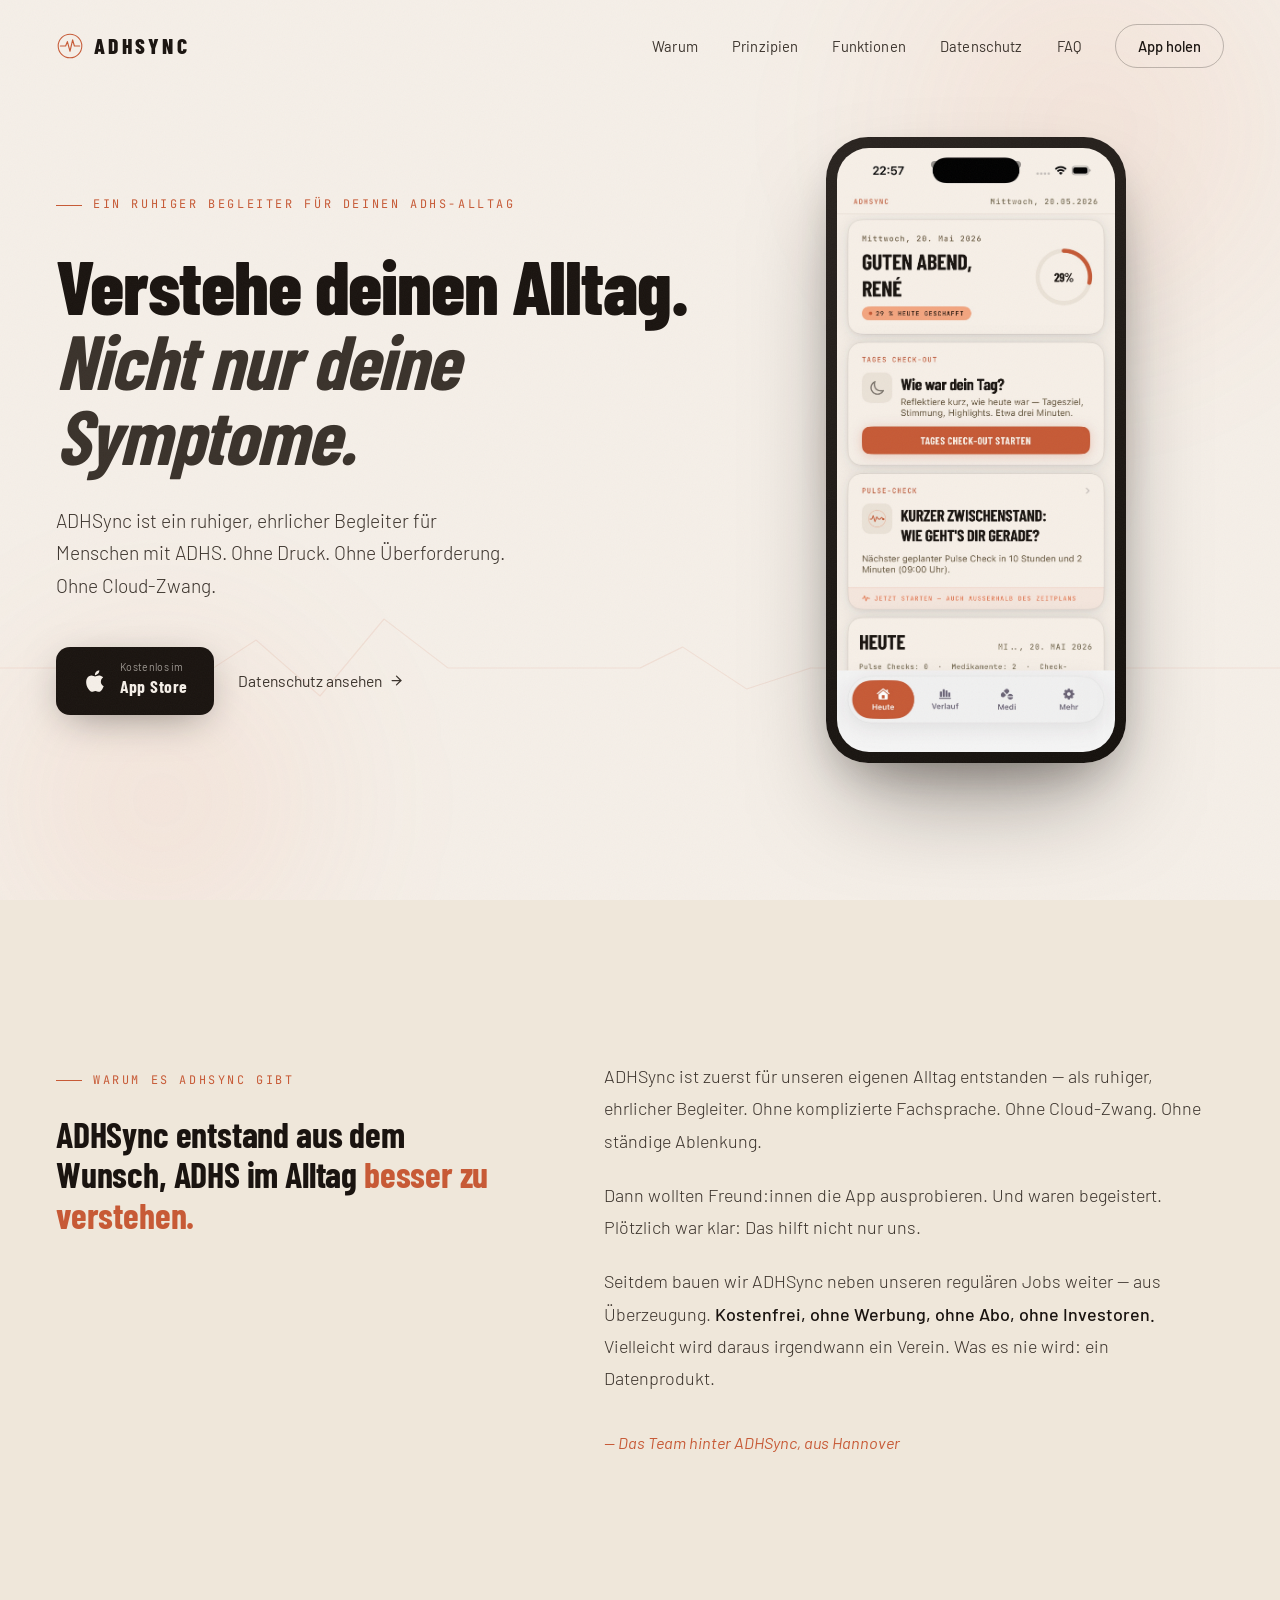
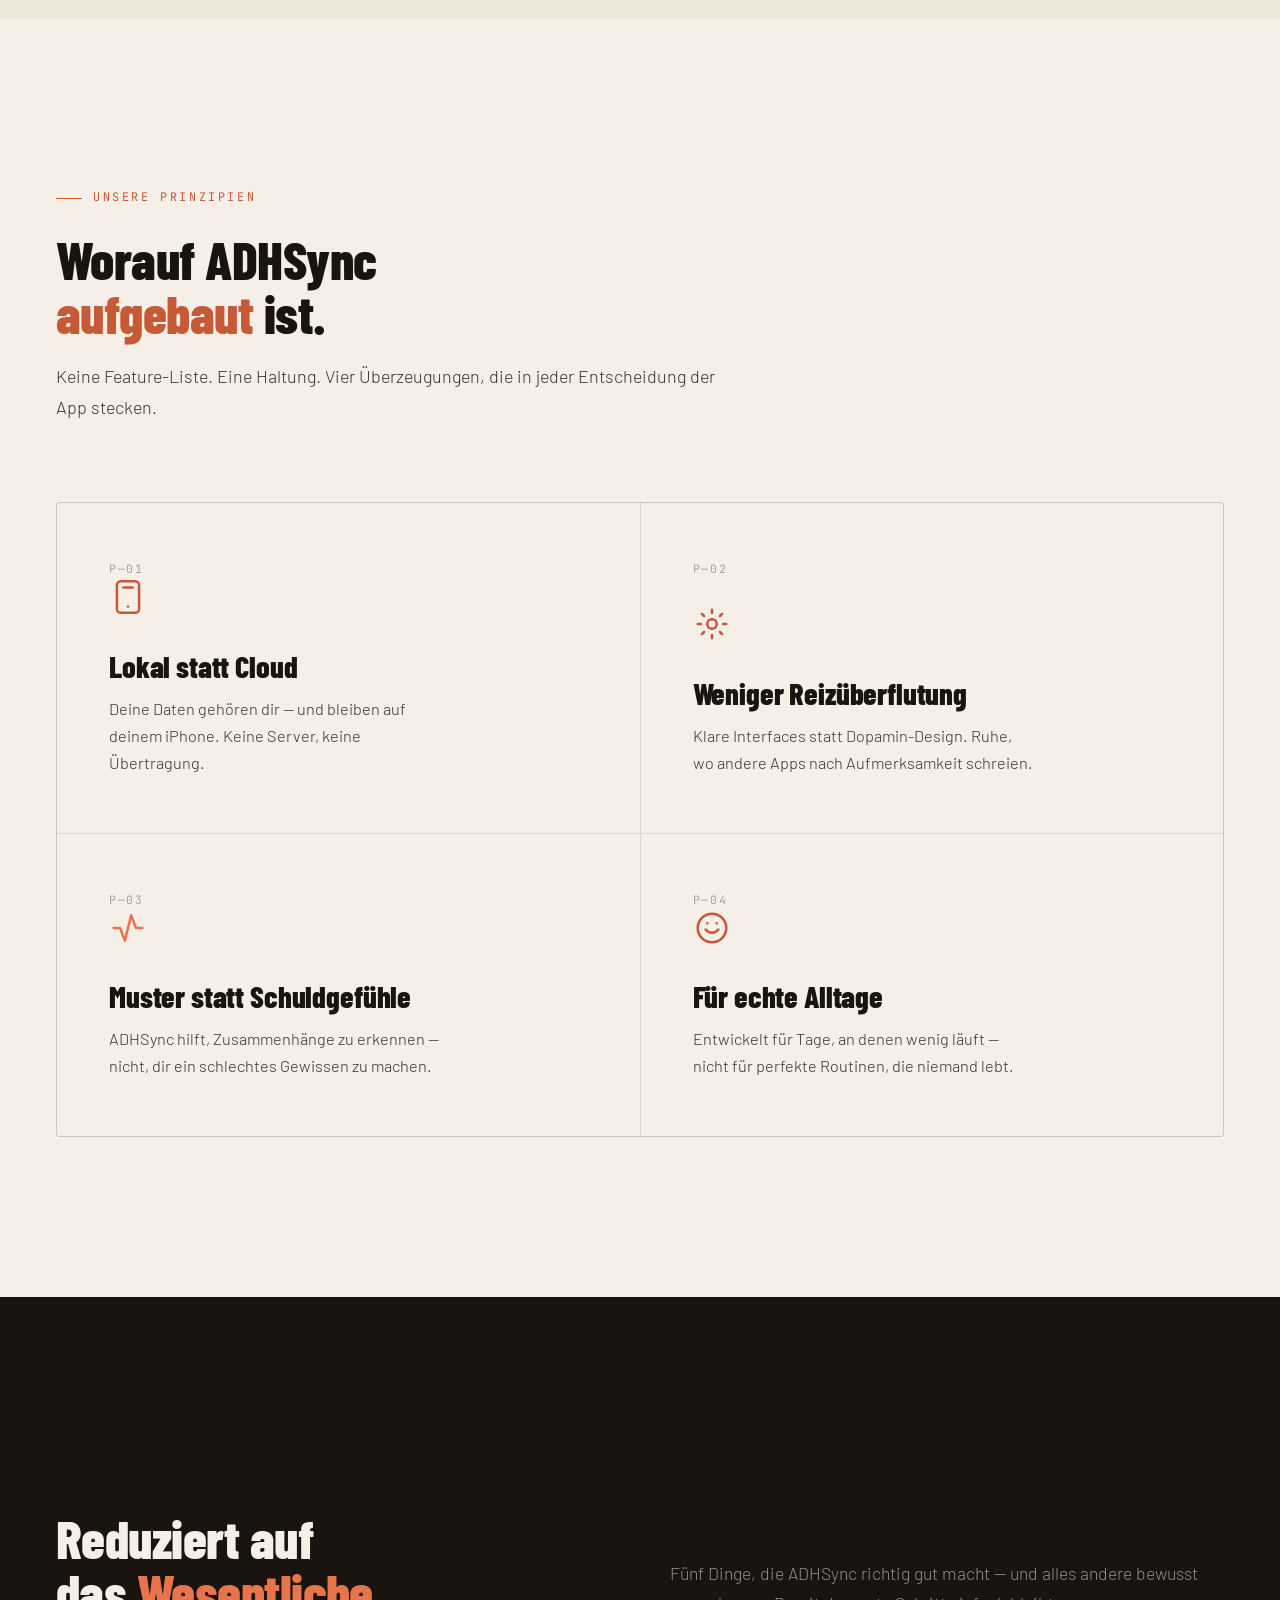
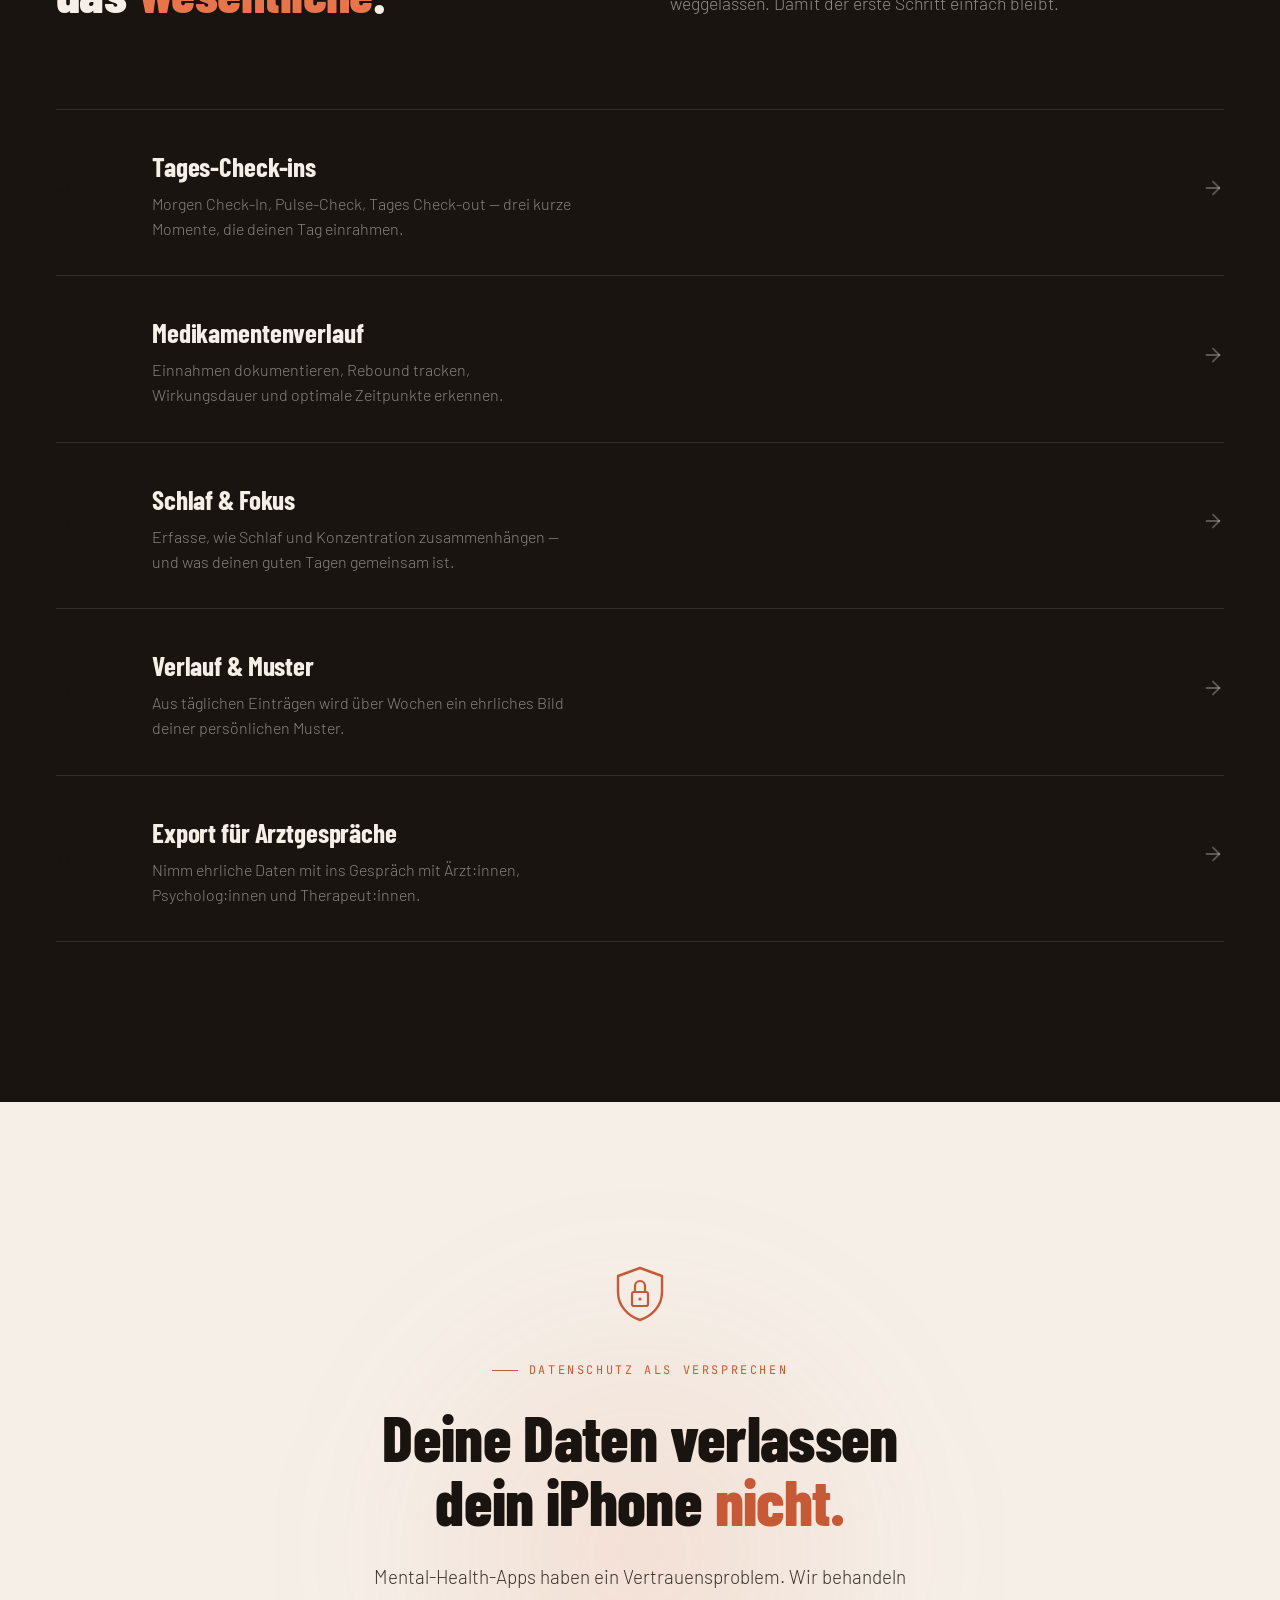
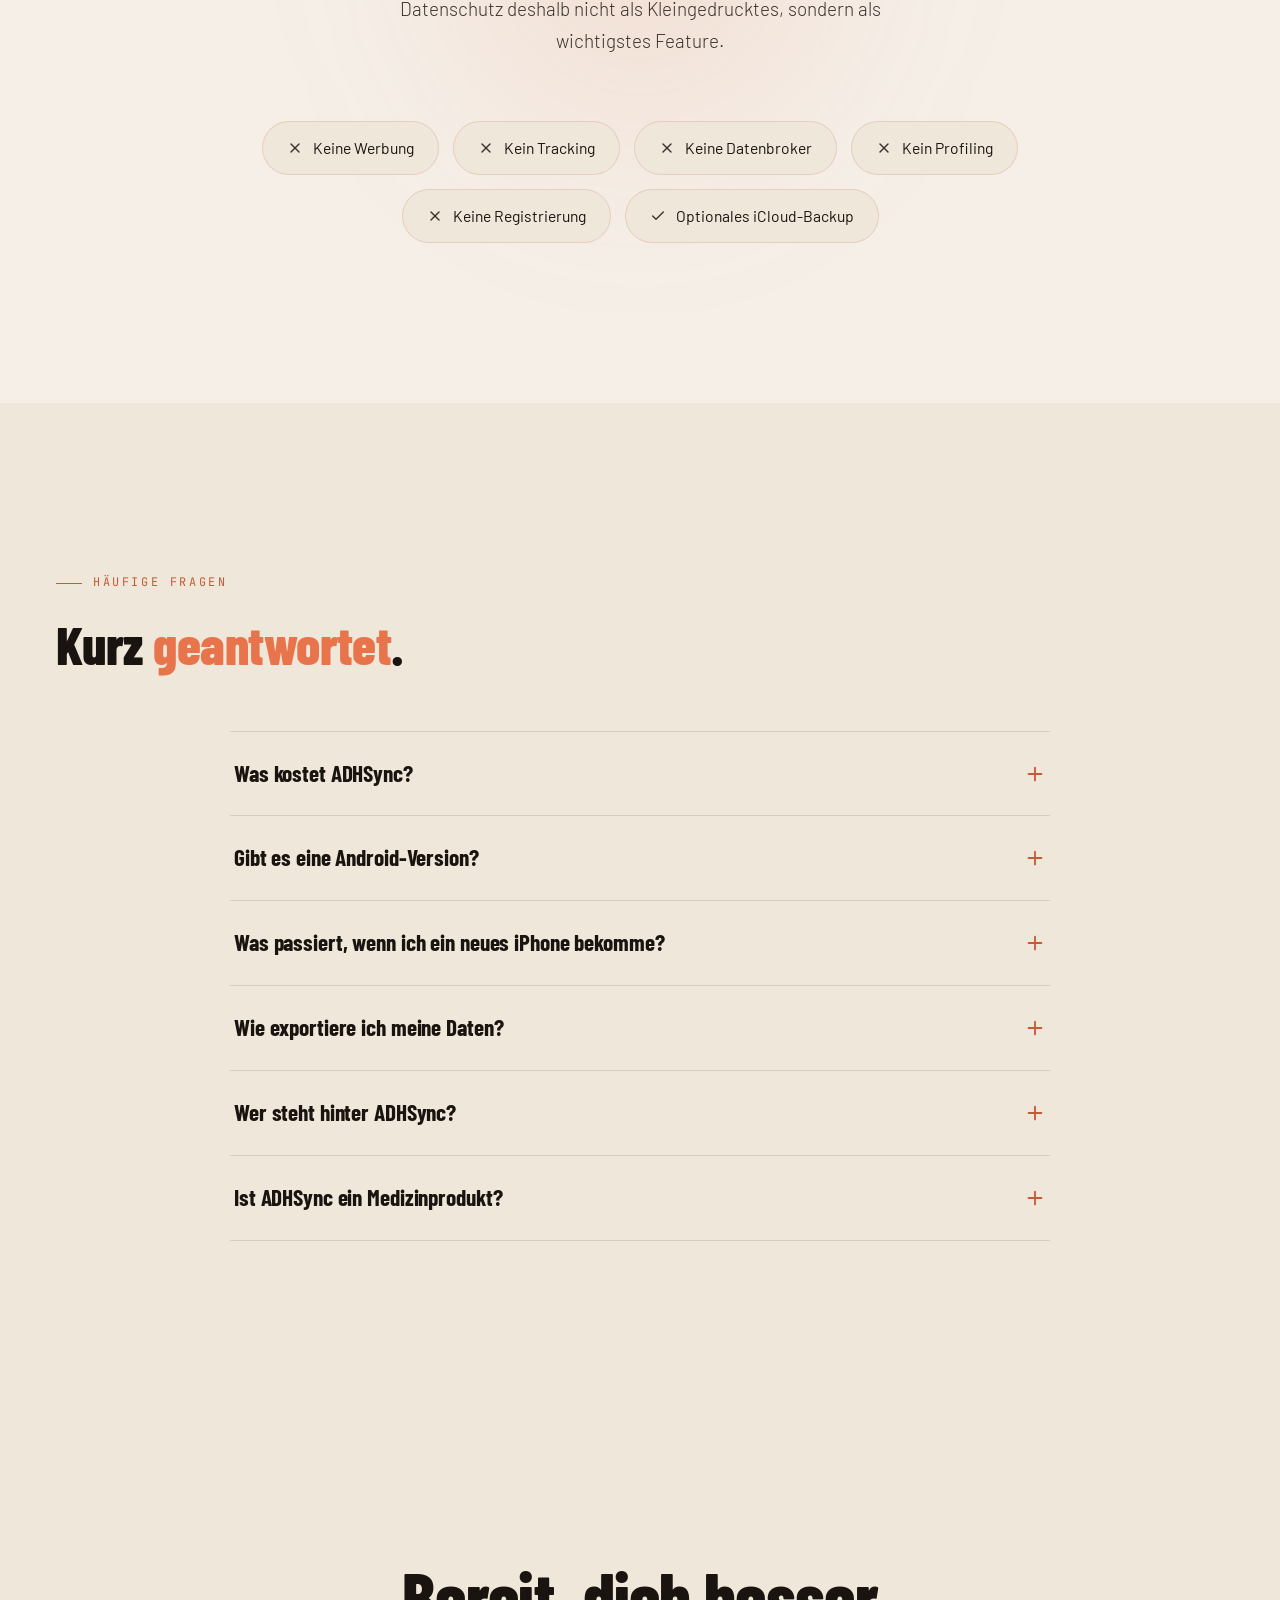
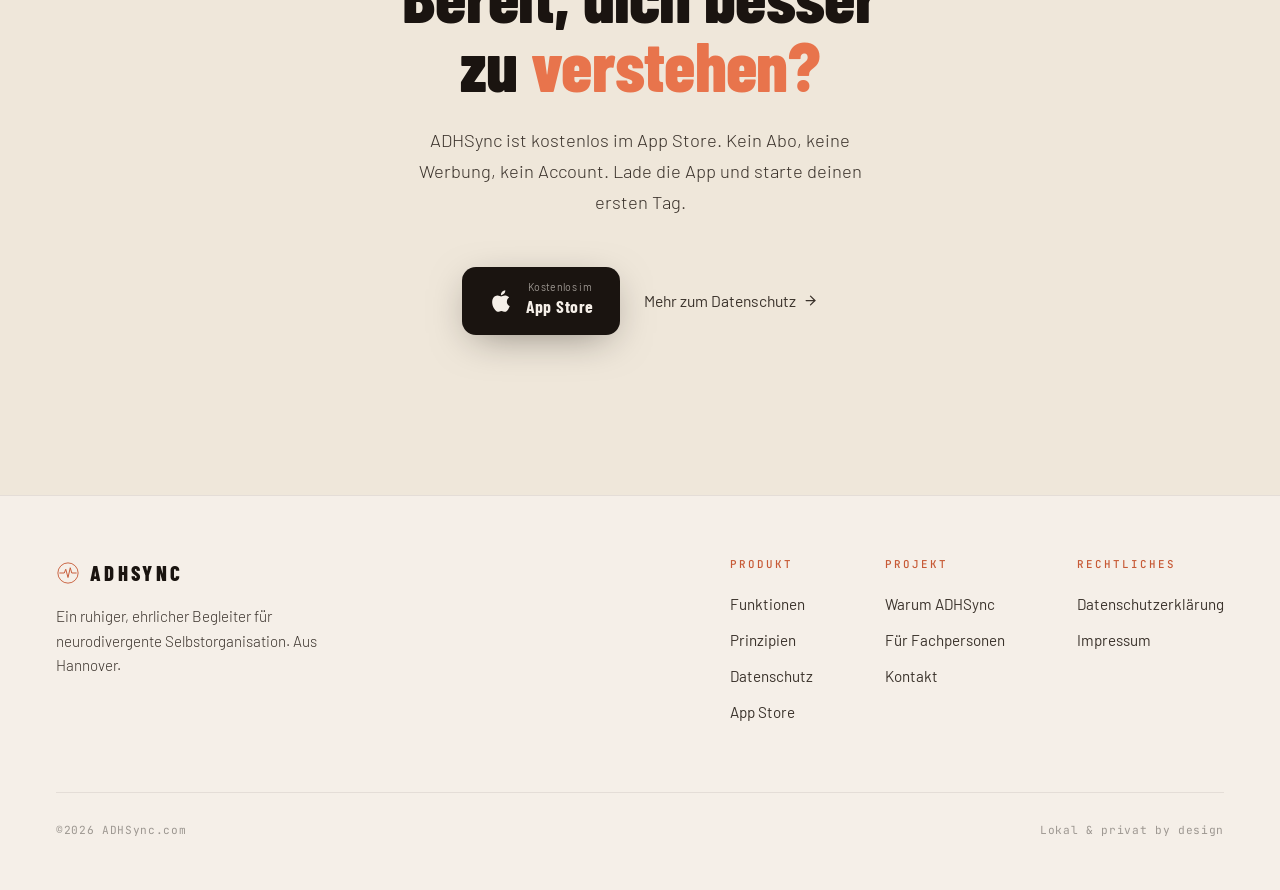
==== commit 49ce085a: "Update index.html" ====
--- a/index.html
+++ b/index.html
@@ -634,7 +634,7 @@
         <h4>Projekt</h4>
         <a href="#warum">Warum ADHSync</a>
         <a href="fachpersonen.html">Für Fachpersonen</a>
-        <a href="mailto:hallo@adhsync.de">Kontakt</a>
+        <a href="mailto:hello@adhsync.com">Kontakt</a>
       </div>
       <div class="footer-col">
         <h4>Rechtliches</h4>
@@ -644,7 +644,7 @@
     </div>
   </div>
   <div class="footer-bottom">
-    <div class="footer-copy">© 2026 ADHSync · adhsync.de</div>
+    <div class="footer-copy">©2026 ADHSync.com</div>
     <div class="footer-copy">Lokal &amp; privat by design</div>
   </div>
 </footer>
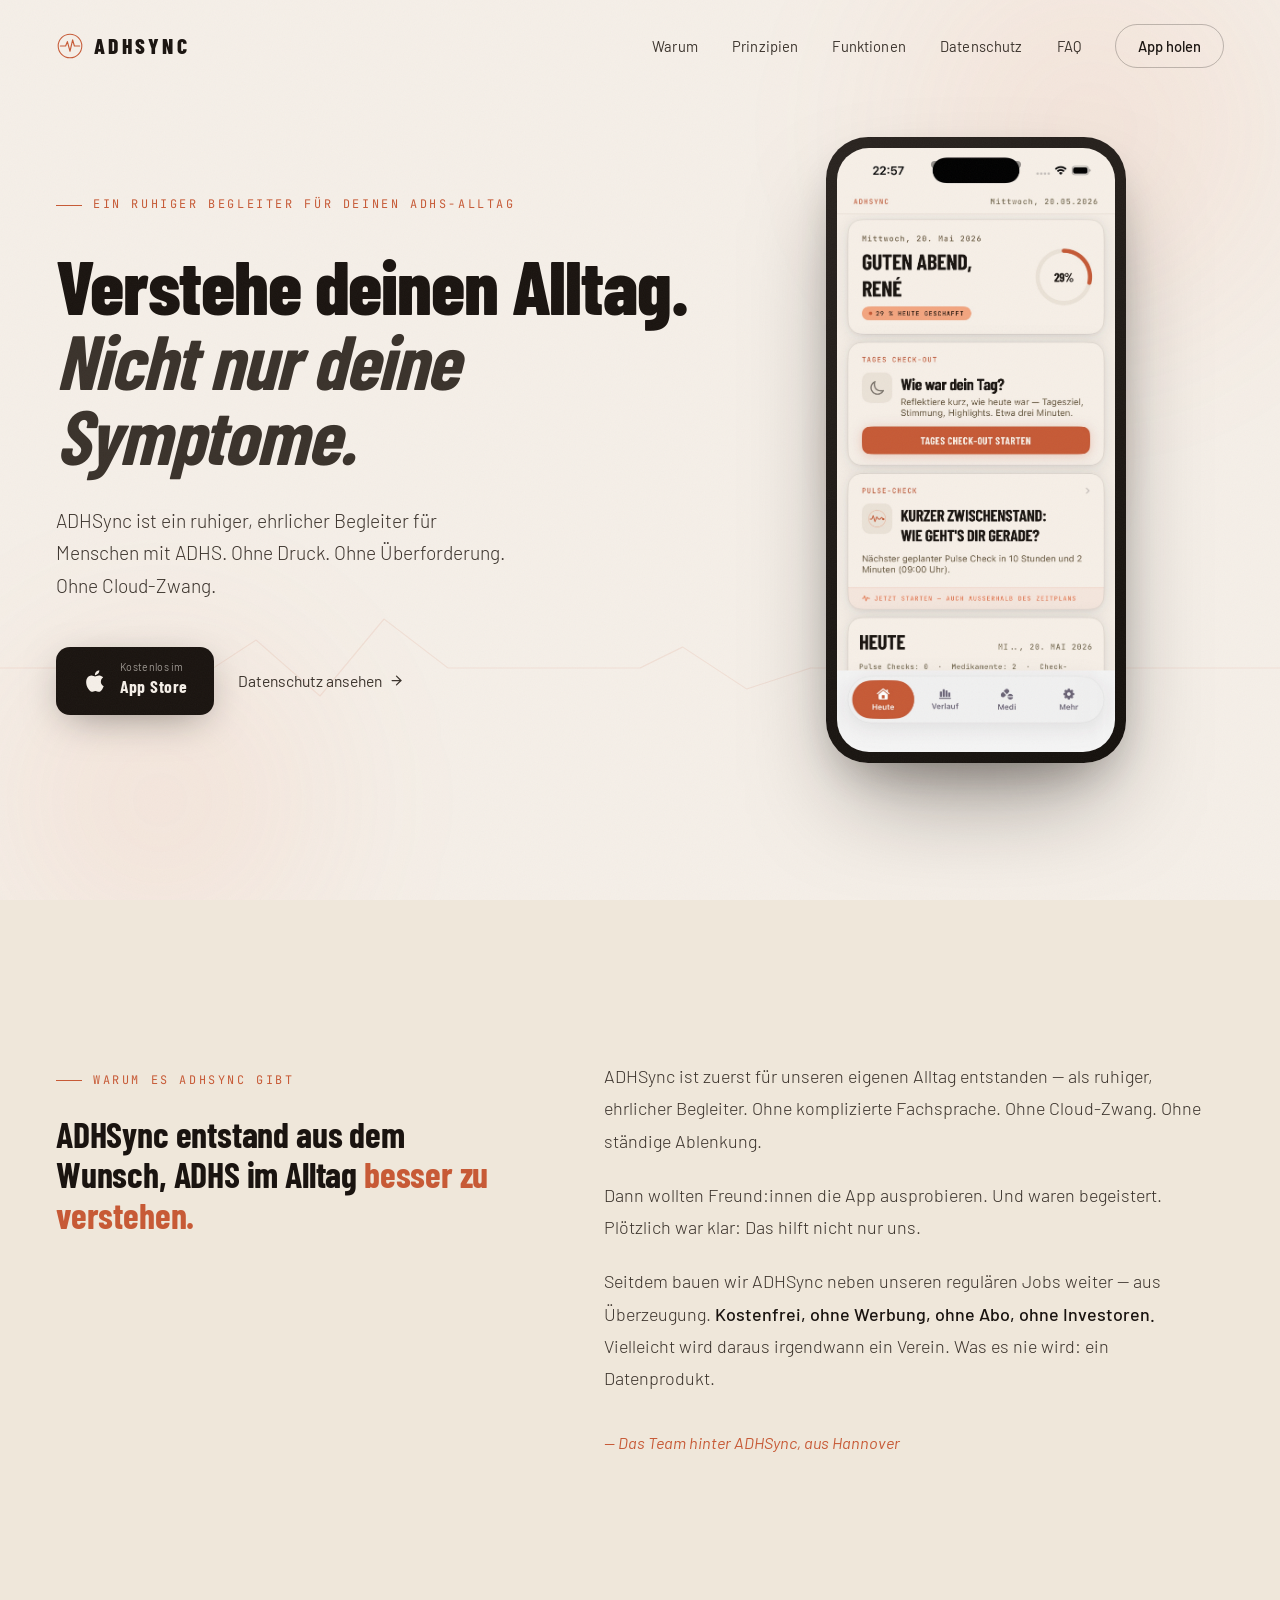
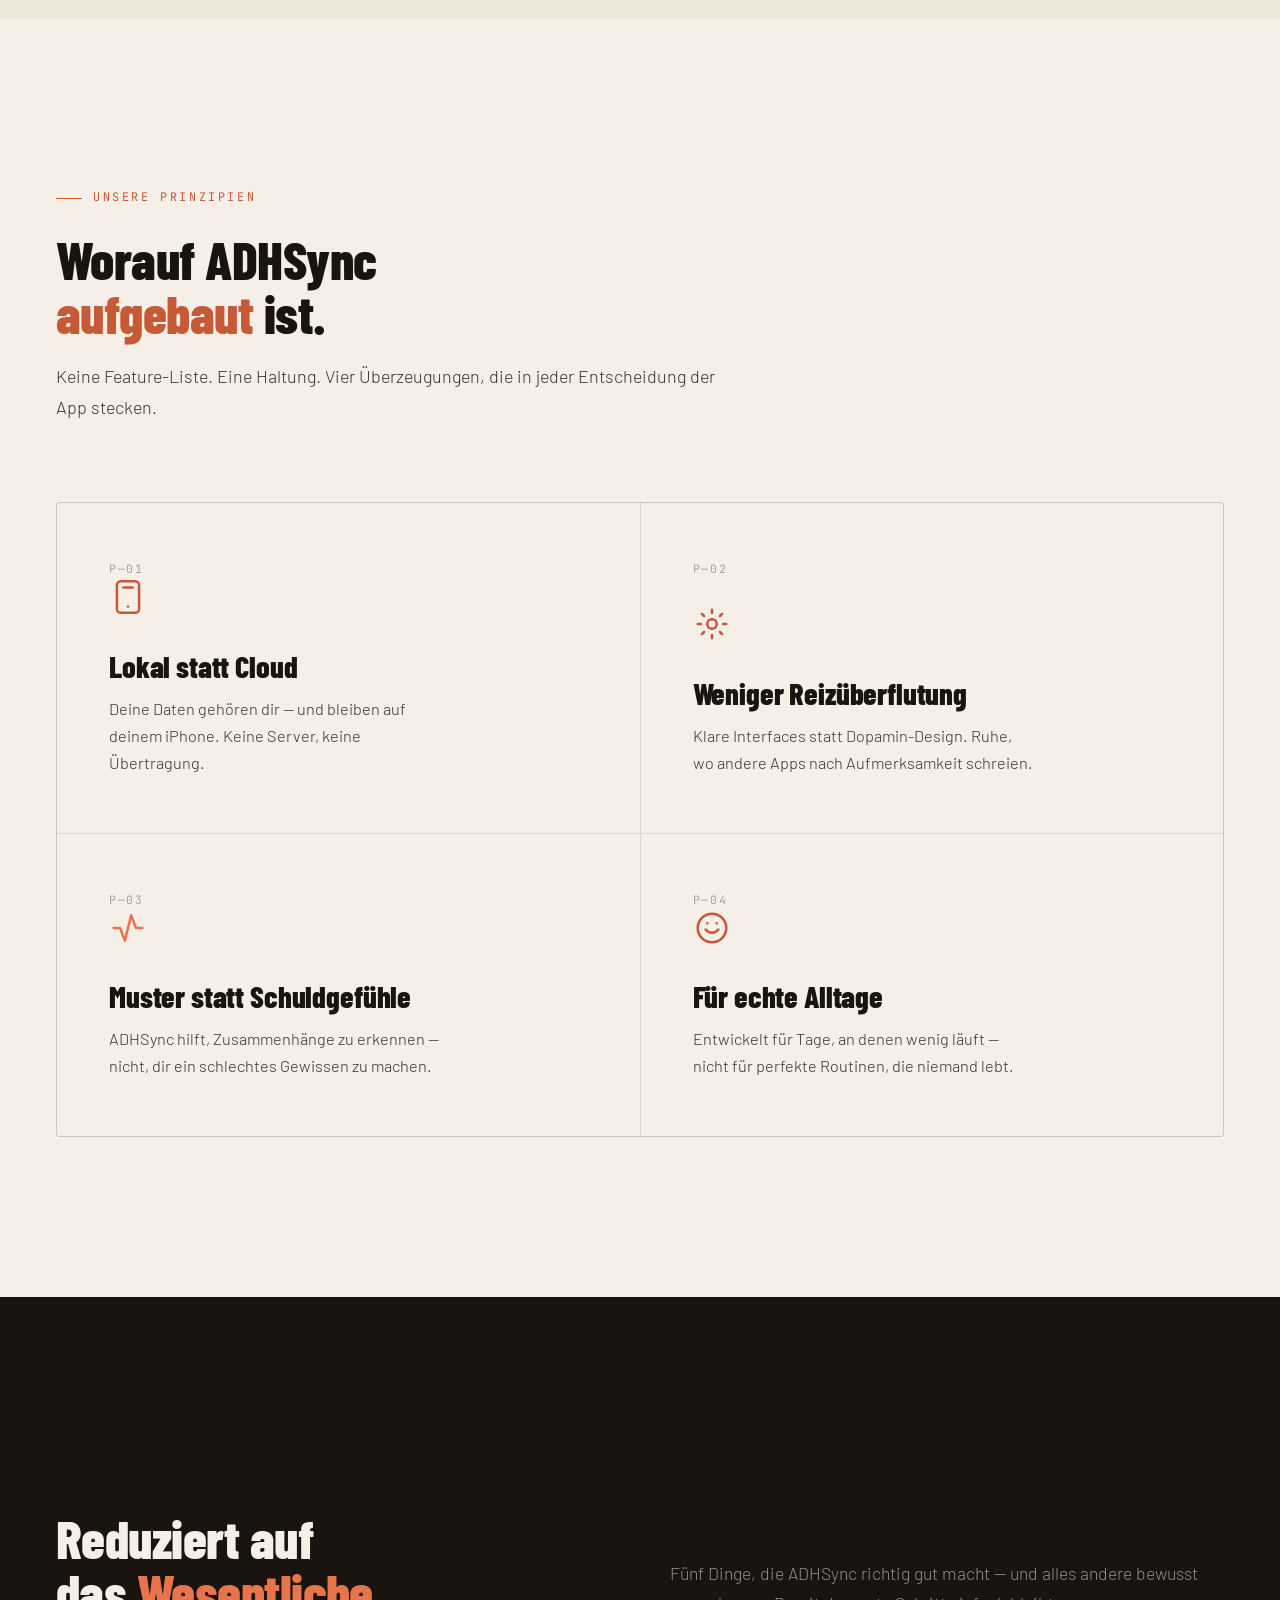
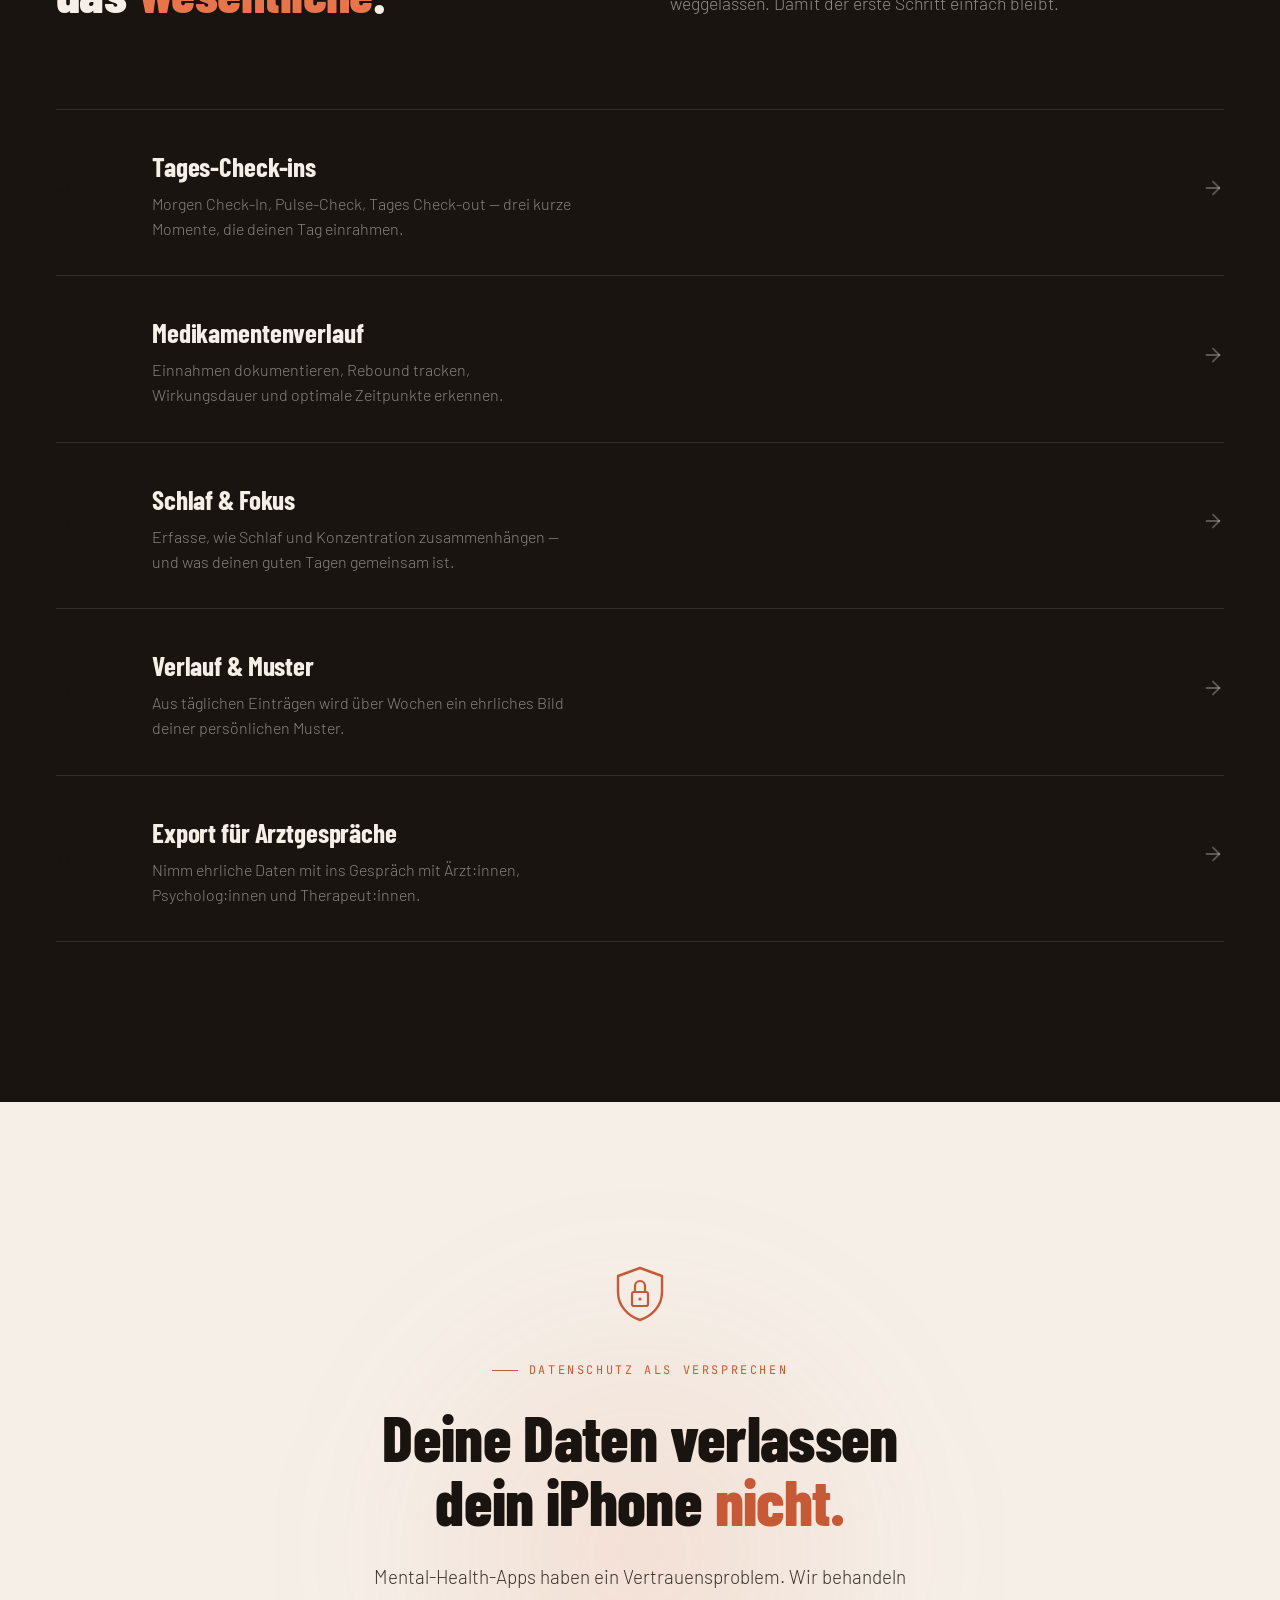
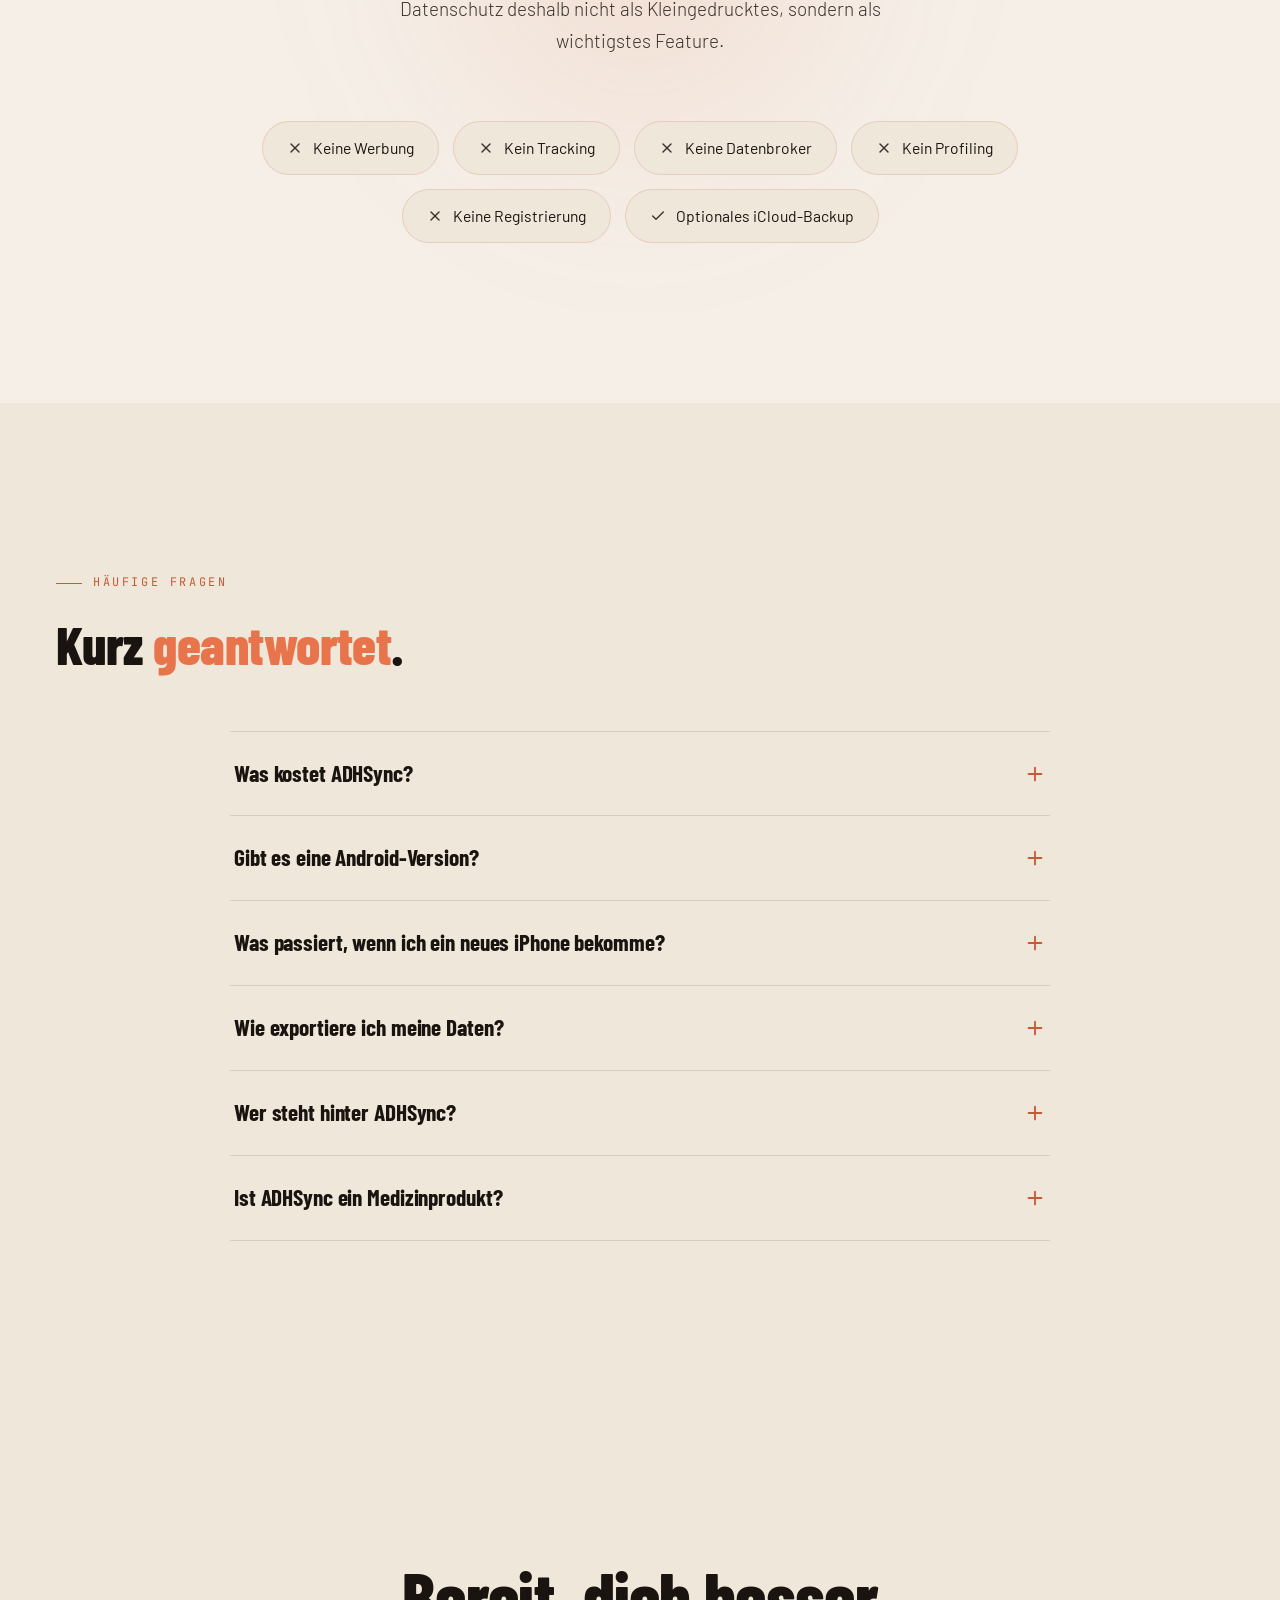
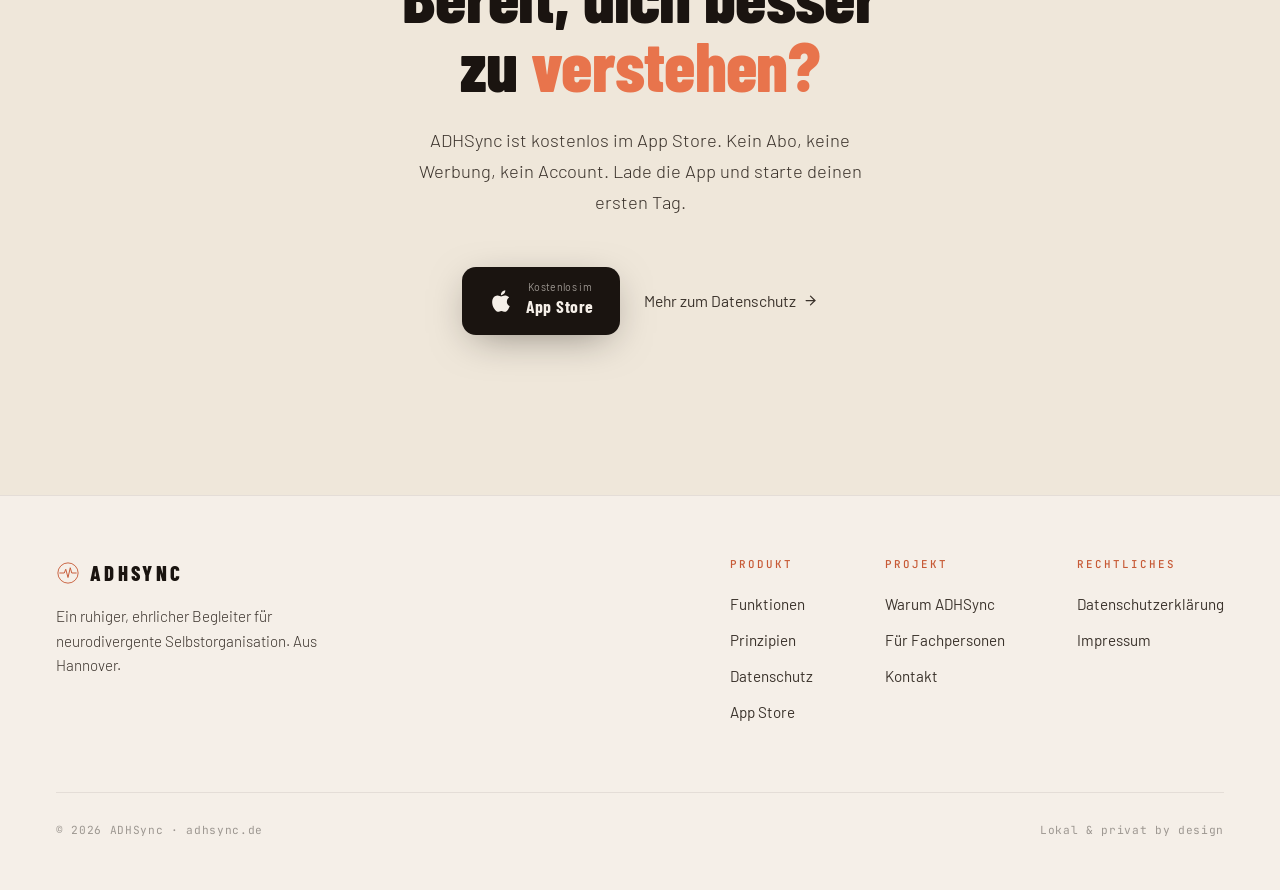
==== commit 37a8e035: "Update website files" ====
--- a/index.html
+++ b/index.html
@@ -634,7 +634,7 @@
         <h4>Projekt</h4>
         <a href="#warum">Warum ADHSync</a>
         <a href="fachpersonen.html">Für Fachpersonen</a>
-        <a href="mailto:hello@adhsync.com">Kontakt</a>
+        <a href="mailto:hallo@adhsync.de">Kontakt</a>
       </div>
       <div class="footer-col">
         <h4>Rechtliches</h4>
@@ -644,7 +644,7 @@
     </div>
   </div>
   <div class="footer-bottom">
-    <div class="footer-copy">©2026 ADHSync.com</div>
+    <div class="footer-copy">© 2026 ADHSync · adhsync.de</div>
     <div class="footer-copy">Lokal &amp; privat by design</div>
   </div>
 </footer>
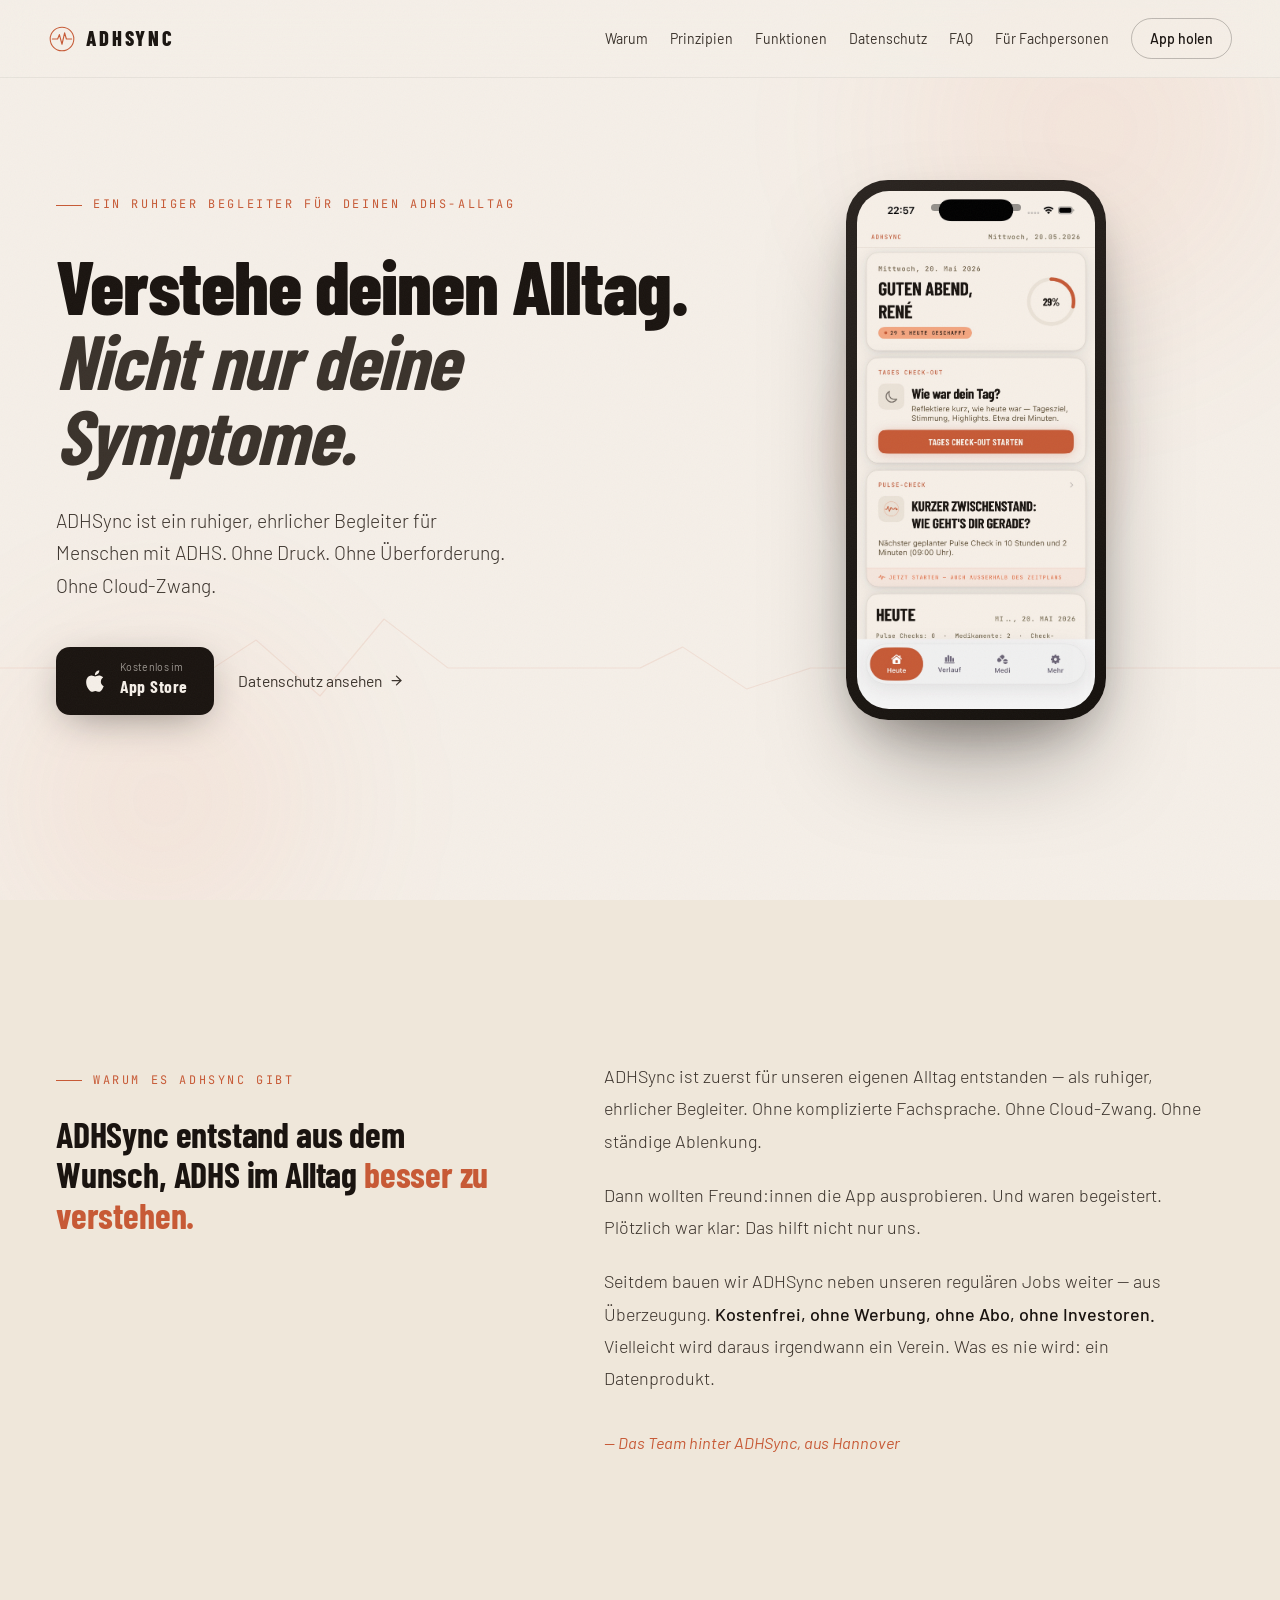
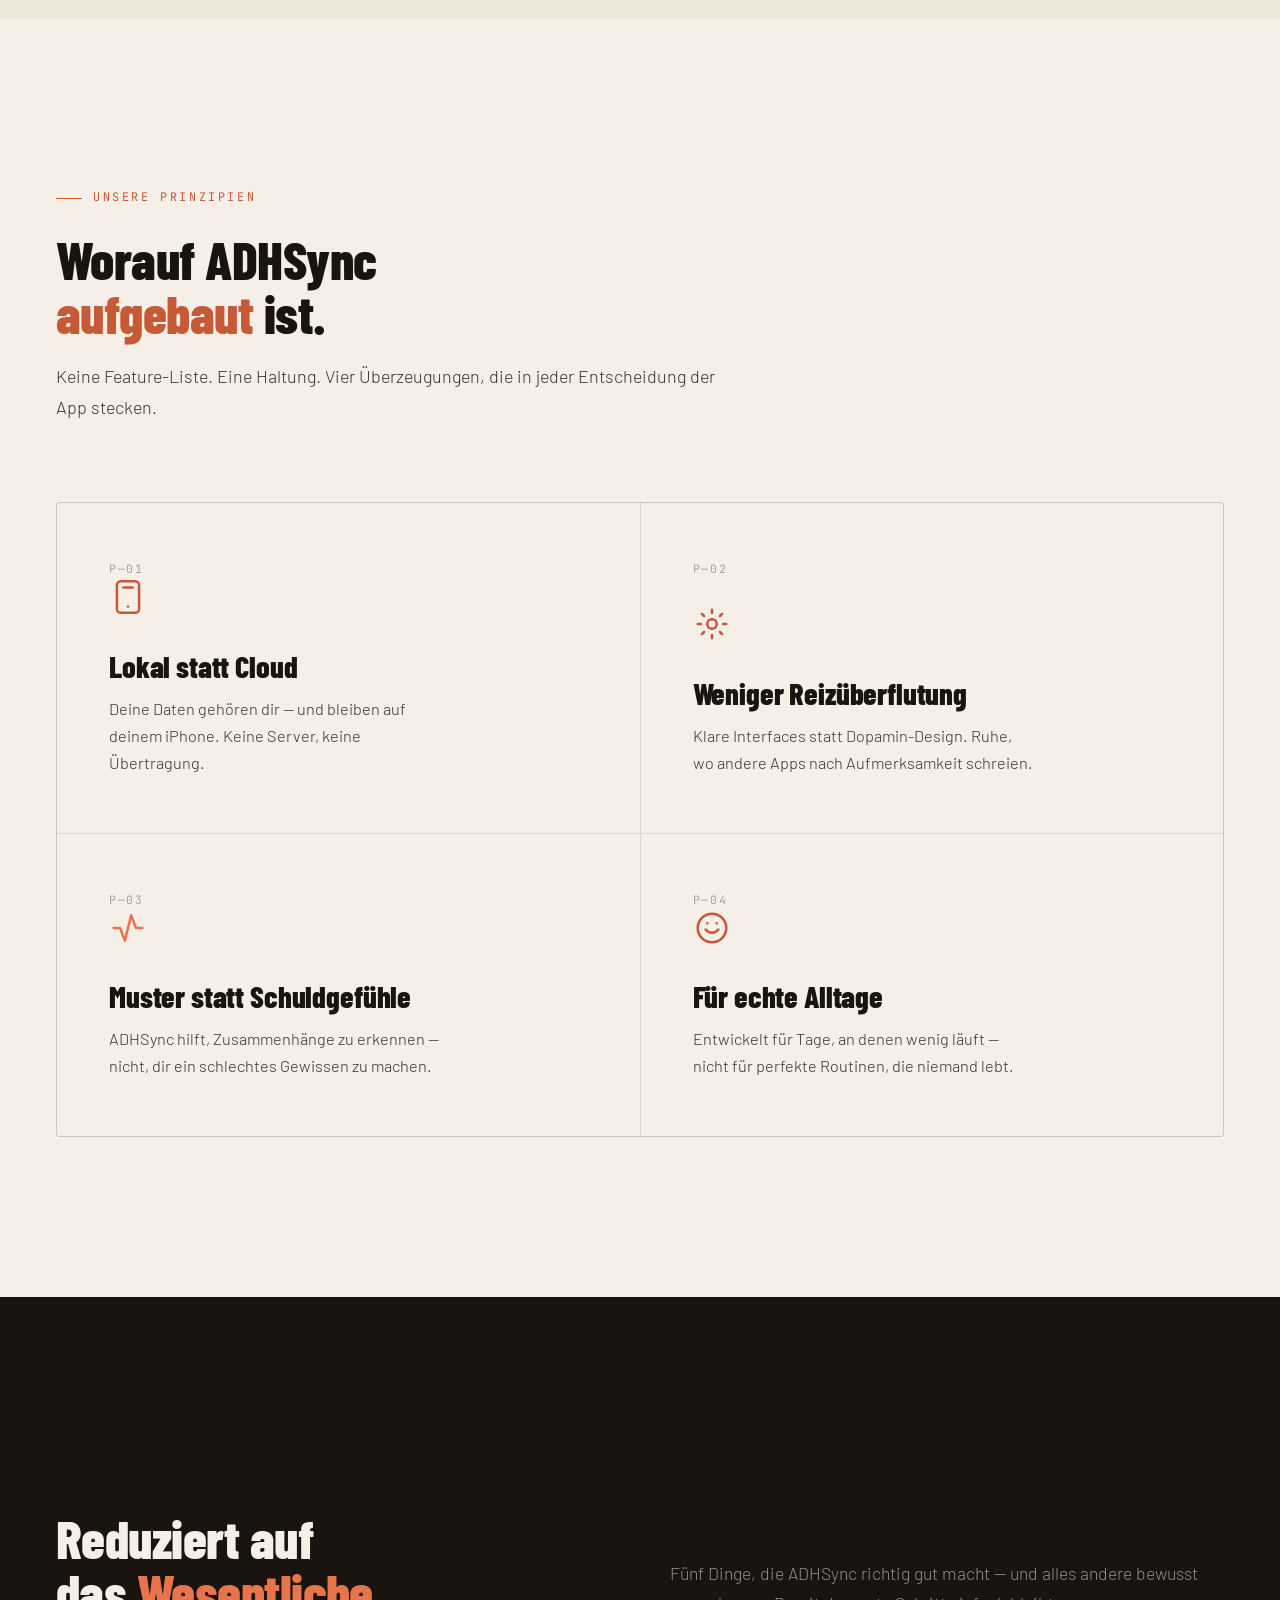
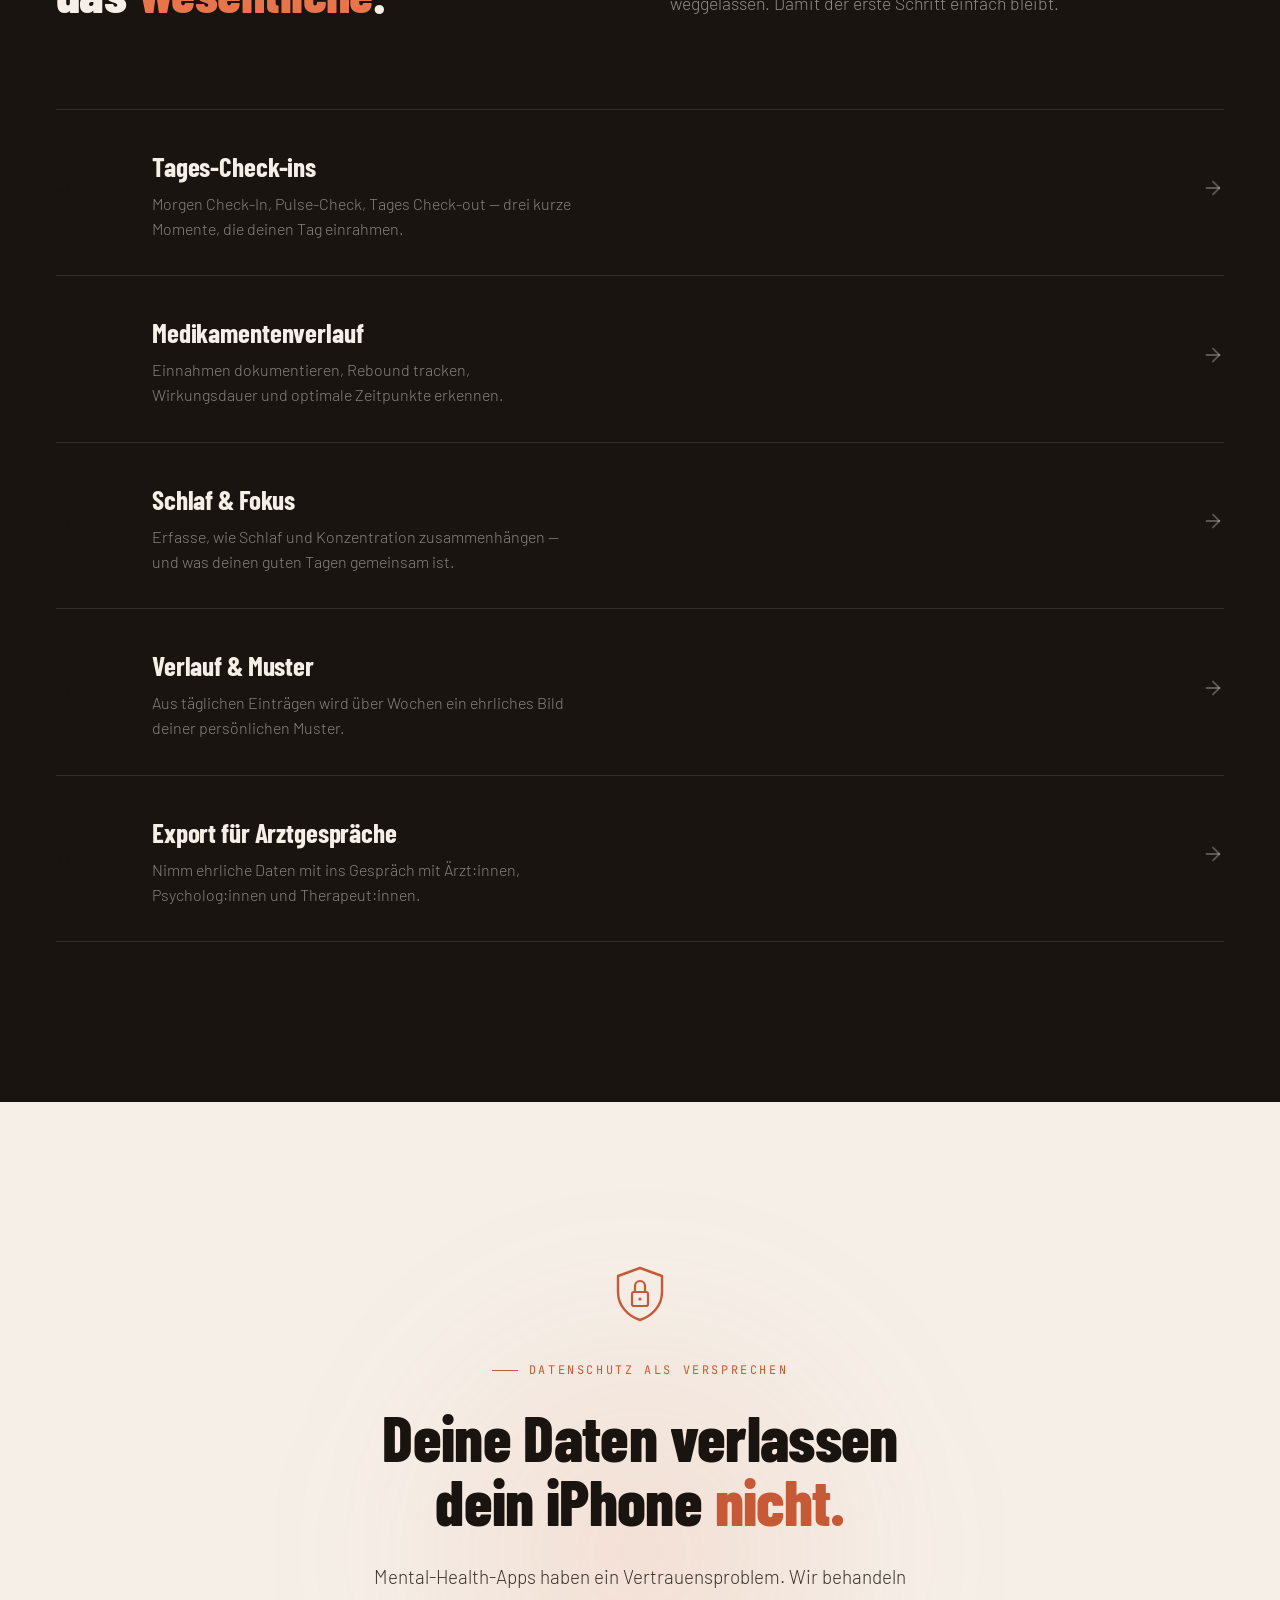
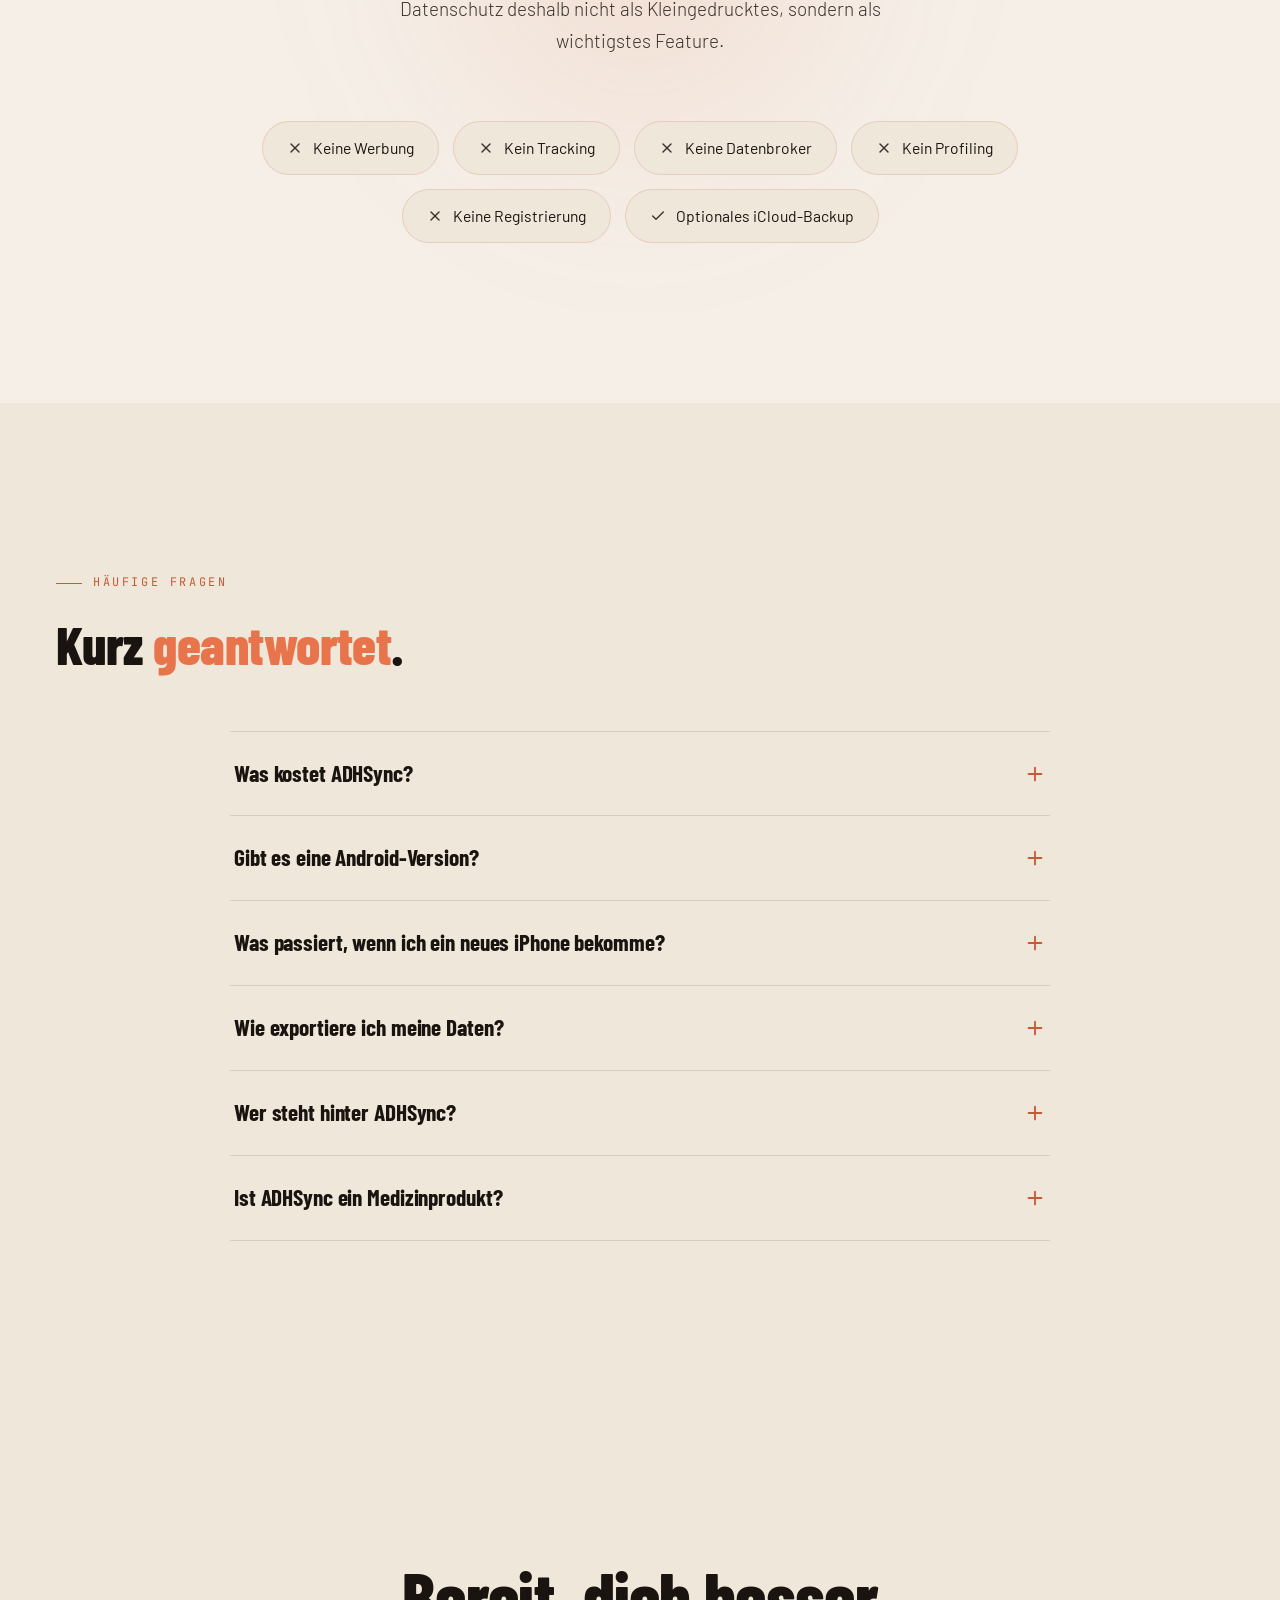
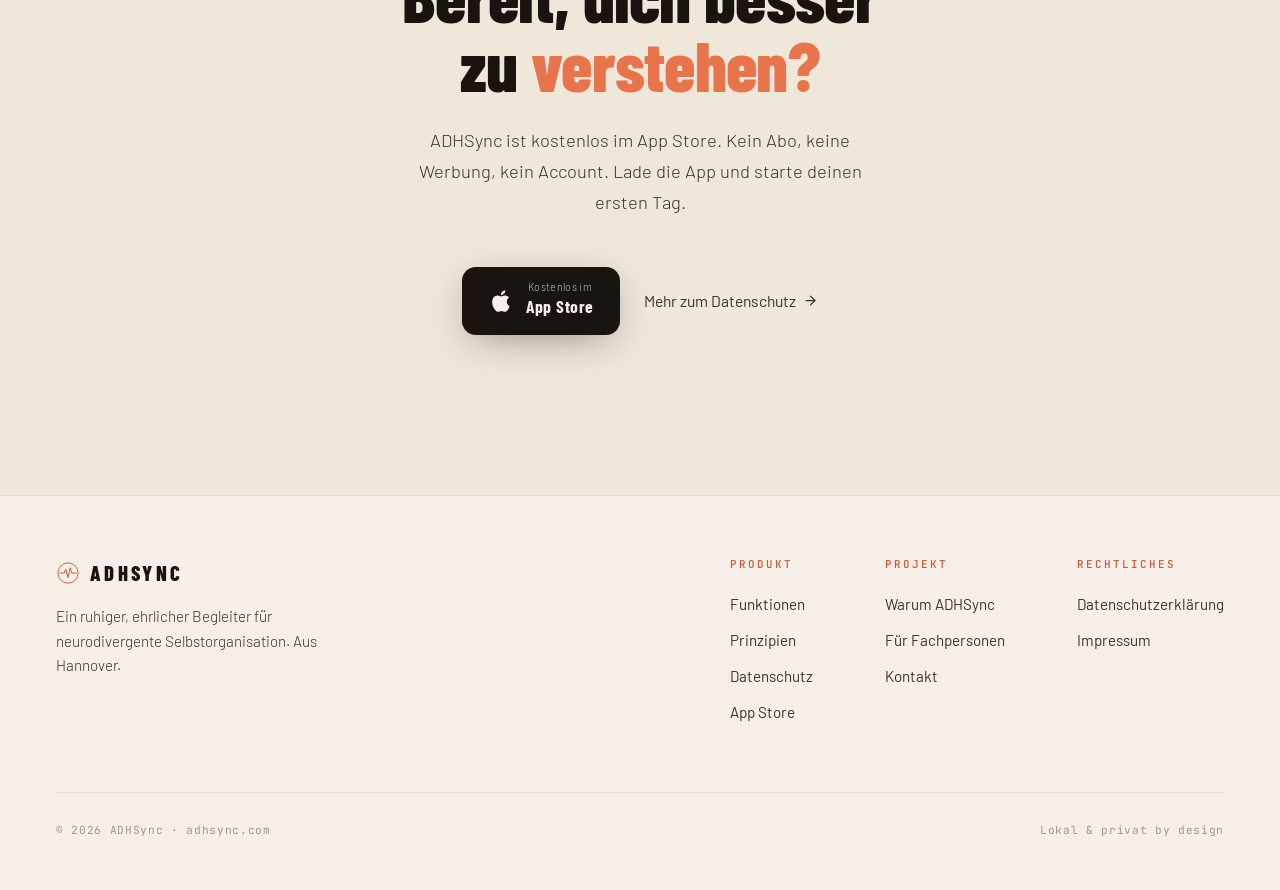
==== commit ee82ce53: "Update der Homepage" ====
--- a/index.html
+++ b/index.html
@@ -9,10 +9,18 @@
 <meta property="og:title" content="ADHSync — Verstehe deinen Alltag. Nicht nur deine Symptome.">
 <meta property="og:description" content="Ein ruhiger, ehrlicher Begleiter für deinen ADHS-Alltag. Lokal & privat by design.">
 <meta property="og:type" content="website">
-<meta property="og:url" content="https://adhsync.de/">
+<meta property="og:url" content="https://adhsync.com/">
+<meta property="og:site_name" content="ADHSync">
 <meta property="og:locale" content="de_DE">
-<meta name="twitter:card" content="summary_large_image">
-<link rel="canonical" href="https://adhsync.de/">
+<meta name="twitter:card" content="summary">
+<meta name="twitter:title" content="ADHSync — Verstehe deinen Alltag. Nicht nur deine Symptome.">
+<meta name="twitter:description" content="Ein ruhiger, ehrlicher Begleiter für deinen ADHS-Alltag. Lokal & privat by design.">
+<meta name="robots" content="index,follow">
+<meta name="author" content="Rene Christian Glembotzky">
+<meta name="application-name" content="ADHSync">
+<meta name="apple-mobile-web-app-title" content="ADHSync">
+<link rel="canonical" href="https://adhsync.com/">
+<script type="application/ld+json">{"@context":"https://schema.org","@type":"SoftwareApplication","name":"ADHSync","applicationCategory":"HealthApplication","operatingSystem":"iOS","url":"https://adhsync.com/","offers":{"@type":"Offer","price":"0","priceCurrency":"EUR"}}</script>
 <link rel="icon" type="image/svg+xml" href="data:image/svg+xml;utf8,<svg xmlns='http://www.w3.org/2000/svg' viewBox='0 0 64 64'><circle cx='32' cy='32' r='28' fill='%23F5EFE8' stroke='%23C75A36' stroke-width='3'/><path d='M10 32 H22 L26 22 L32 44 L38 18 L42 32 H54' fill='none' stroke='%23C75A36' stroke-width='3' stroke-linecap='round' stroke-linejoin='round'/></svg>">
 
 <style>
@@ -70,33 +78,35 @@
 /* ---------- NAV ---------- */
 nav{
   position:fixed;top:0;left:0;right:0;z-index:200;
-  padding:24px 56px;
+  padding:18px 48px;
   display:flex;justify-content:space-between;align-items:center;
   transition:background 0.3s,padding 0.3s,border-color 0.3s;
-  border-bottom:1px solid transparent;
+  background:rgba(245,239,232,0.82);
+  backdrop-filter:blur(16px) saturate(1.2);
+  border-bottom:1px solid rgba(26,20,16,0.06);
 }
 nav.scrolled{
   background:rgba(245,239,232,0.8);
   backdrop-filter:blur(16px) saturate(1.2);
-  padding:16px 56px;
+  padding:14px 48px;
   border-bottom:1px solid rgba(26,20,16,0.06);
 }
 .nav-logo{
   font-family:'Barlow Condensed',sans-serif;
-  font-weight:800;font-size:1.35rem;letter-spacing:0.16em;
+  font-weight:800;font-size:1.28rem;letter-spacing:0.14em;
   text-transform:uppercase;color:var(--ink);
 }
-.nav-right{display:flex;gap:34px;align-items:center;}
+.nav-right{display:flex;gap:22px;align-items:center;}
 .nav-link{
-  font-size:0.92rem;font-weight:400;letter-spacing:0.01em;
+  font-size:0.88rem;font-weight:400;letter-spacing:0;
   color:var(--ink-soft);text-decoration:none;transition:color 0.2s;
 }
 .nav-link:hover{color:var(--ink);}
 .nav-cta{
   font-family:'Barlow',sans-serif;font-weight:500;
-  font-size:0.92rem;color:var(--ink);text-decoration:none;
+  font-size:0.88rem;color:var(--ink);text-decoration:none;
   border:1px solid rgba(26,20,16,0.25);border-radius:100px;
-  padding:9px 22px;transition:border-color 0.2s,background 0.2s;
+  padding:8px 18px;transition:border-color 0.2s,background 0.2s;
 }
 .nav-cta:hover{border-color:var(--ink);background:var(--ink);color:var(--paper);}
 
@@ -172,6 +182,7 @@
   box-shadow:0 50px 100px -30px rgba(26,20,16,0.5),0 20px 50px -20px rgba(26,20,16,0.35);
   animation:float 7s ease-in-out infinite;
 }
+@media(min-width:981px){.device{width:260px;}}
 .device::before{content:'';position:absolute;top:24px;left:50%;transform:translateX(-50%);
   width:90px;height:7px;background:rgba(0,0,0,0.4);border-radius:10px;z-index:3;}
 .device-screen{border-radius:32px;overflow:hidden;background:var(--paper2);}
@@ -406,6 +417,7 @@
     <a href="#funktionen" class="nav-link">Funktionen</a>
     <a href="#datenschutz" class="nav-link">Datenschutz</a>
     <a href="#faq" class="nav-link">FAQ</a>
+    <a href="fachpersonen.html" class="nav-link">Für Fachpersonen</a>
     <a href="#download" class="nav-cta">App holen</a>
   </div>
 </nav>
@@ -588,7 +600,7 @@
       </details>
       <details class="faq-item">
         <summary><span>Wer steht hinter ADHSync?</span><svg viewBox="0 0 24 24" fill="none" stroke="currentColor" stroke-width="2" stroke-linecap="round" stroke-linejoin="round"><line x1="12" y1="5" x2="12" y2="19"/><line x1="5" y1="12" x2="19" y2="12"/></svg></summary>
-        <p>Ein kleines Team aus Hannover, das selbst mit ADHS lebt. Keine Investoren, kein VC, keine Werbeagentur. Bei Fragen schreib uns an <a href="mailto:hallo@adhsync.de">hallo@adhsync.de</a>.</p>
+        <p>Ein kleines Team aus Hannover, das selbst mit ADHS lebt. Keine Investoren, kein VC, keine Werbeagentur. Bei Fragen schreib uns an <a href="#email" class="email-protect" data-email="104-101-108-108-111-64-97-100-104-115-121-110-99-46-99-111-109" data-email-label="address">E-Mail anzeigen</a>.</p>
       </details>
       <details class="faq-item">
         <summary><span>Ist ADHSync ein Medizinprodukt?</span><svg viewBox="0 0 24 24" fill="none" stroke="currentColor" stroke-width="2" stroke-linecap="round" stroke-linejoin="round"><line x1="12" y1="5" x2="12" y2="19"/><line x1="5" y1="12" x2="19" y2="12"/></svg></summary>
@@ -604,7 +616,7 @@
     <h2 class="cta-h2 reveal">Bereit, dich besser<br>zu <em>verstehen?</em></h2>
     <p class="cta-sub reveal d1">ADHSync ist kostenlos im App Store. Kein Abo, keine Werbung, kein Account. Lade die App und starte deinen ersten Tag.</p>
     <div class="cta-actions reveal d2">
-      <a href="#" data-appstore="1" class="btn-store" target="_blank">
+      <a href="https://apps.apple.com/de/app/adhsync/id6769536436" data-appstore="1" class="btn-store" target="_blank" rel="noopener">
         <svg viewBox="0 0 24 24"><path d="M18.71 19.5c-.83 1.24-1.71 2.45-3.05 2.47-1.34.03-1.77-.79-3.29-.79-1.53 0-2 .77-3.27.82-1.31.05-2.3-1.32-3.14-2.53C4.25 17 2.94 12.45 4.7 9.39c.87-1.52 2.43-2.48 4.12-2.51 1.28-.02 2.5.87 3.29.87.78 0 2.26-1.07 3.8-.91.65.03 2.47.26 3.64 1.98-.09.06-2.17 1.28-2.15 3.81.03 3.02 2.65 4.03 2.68 4.04-.03.07-.42 1.44-1.38 2.83M13 3.5c.73-.83 1.94-1.46 2.94-1.5.13 1.17-.34 2.35-1.04 3.19-.69.85-1.83 1.51-2.95 1.42-.15-1.15.41-2.35 1.05-3.11z"/></svg>
         <div><div class="s">Kostenlos im</div><div class="b">App Store</div></div>
       </a>
@@ -628,13 +640,13 @@
         <a href="#funktionen">Funktionen</a>
         <a href="#prinzipien">Prinzipien</a>
         <a href="#datenschutz">Datenschutz</a>
-        <a href="#" data-appstore="1">App Store</a>
+        <a href="https://apps.apple.com/de/app/adhsync/id6769536436" data-appstore="1" target="_blank" rel="noopener">App Store</a>
       </div>
       <div class="footer-col">
         <h4>Projekt</h4>
         <a href="#warum">Warum ADHSync</a>
         <a href="fachpersonen.html">Für Fachpersonen</a>
-        <a href="mailto:hallo@adhsync.de">Kontakt</a>
+        <a href="#email" class="email-protect" data-email="104-101-108-108-111-64-97-100-104-115-121-110-99-46-99-111-109">Kontakt</a>
       </div>
       <div class="footer-col">
         <h4>Rechtliches</h4>
@@ -644,7 +656,7 @@
     </div>
   </div>
   <div class="footer-bottom">
-    <div class="footer-copy">© 2026 ADHSync · adhsync.de</div>
+    <div class="footer-copy">© 2026 ADHSync · adhsync.com</div>
     <div class="footer-copy">Lokal &amp; privat by design</div>
   </div>
 </footer>
@@ -654,6 +666,12 @@
 addEventListener('scroll',()=>{nav.classList.toggle('scrolled',scrollY>40);});
 const obs=new IntersectionObserver(es=>{es.forEach(e=>{if(e.isIntersecting)e.target.classList.add('in');});},{threshold:0.08,rootMargin:'0px 0px -50px 0px'});
 document.querySelectorAll('.reveal').forEach(el=>obs.observe(el));
+document.querySelectorAll('[data-email]').forEach(link=>{
+  const email=link.dataset.email.split('-').map(code=>String.fromCharCode(Number(code))).join('');
+  link.href=`mailto:${email}`;
+  link.rel='nofollow';
+  if(link.dataset.emailLabel==='address') link.textContent=email;
+});
 </script>
 </body>
 </html>
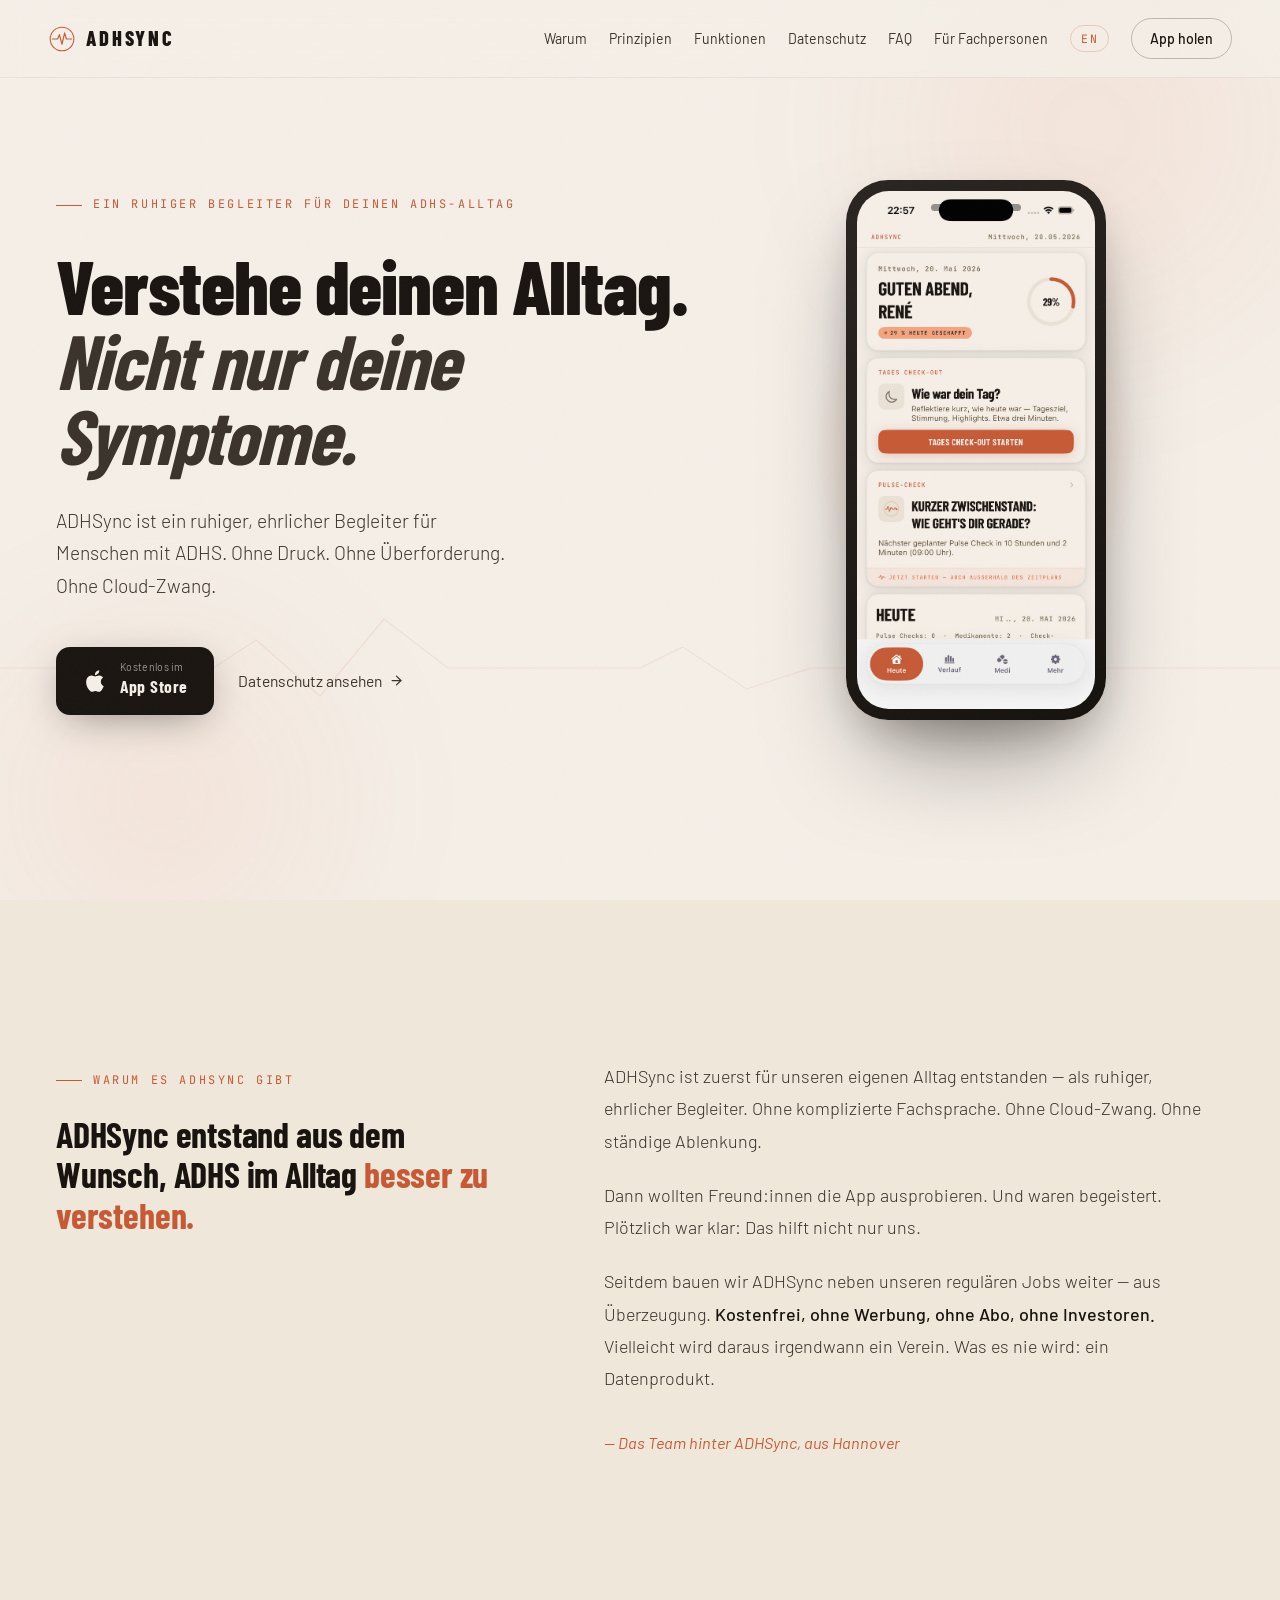
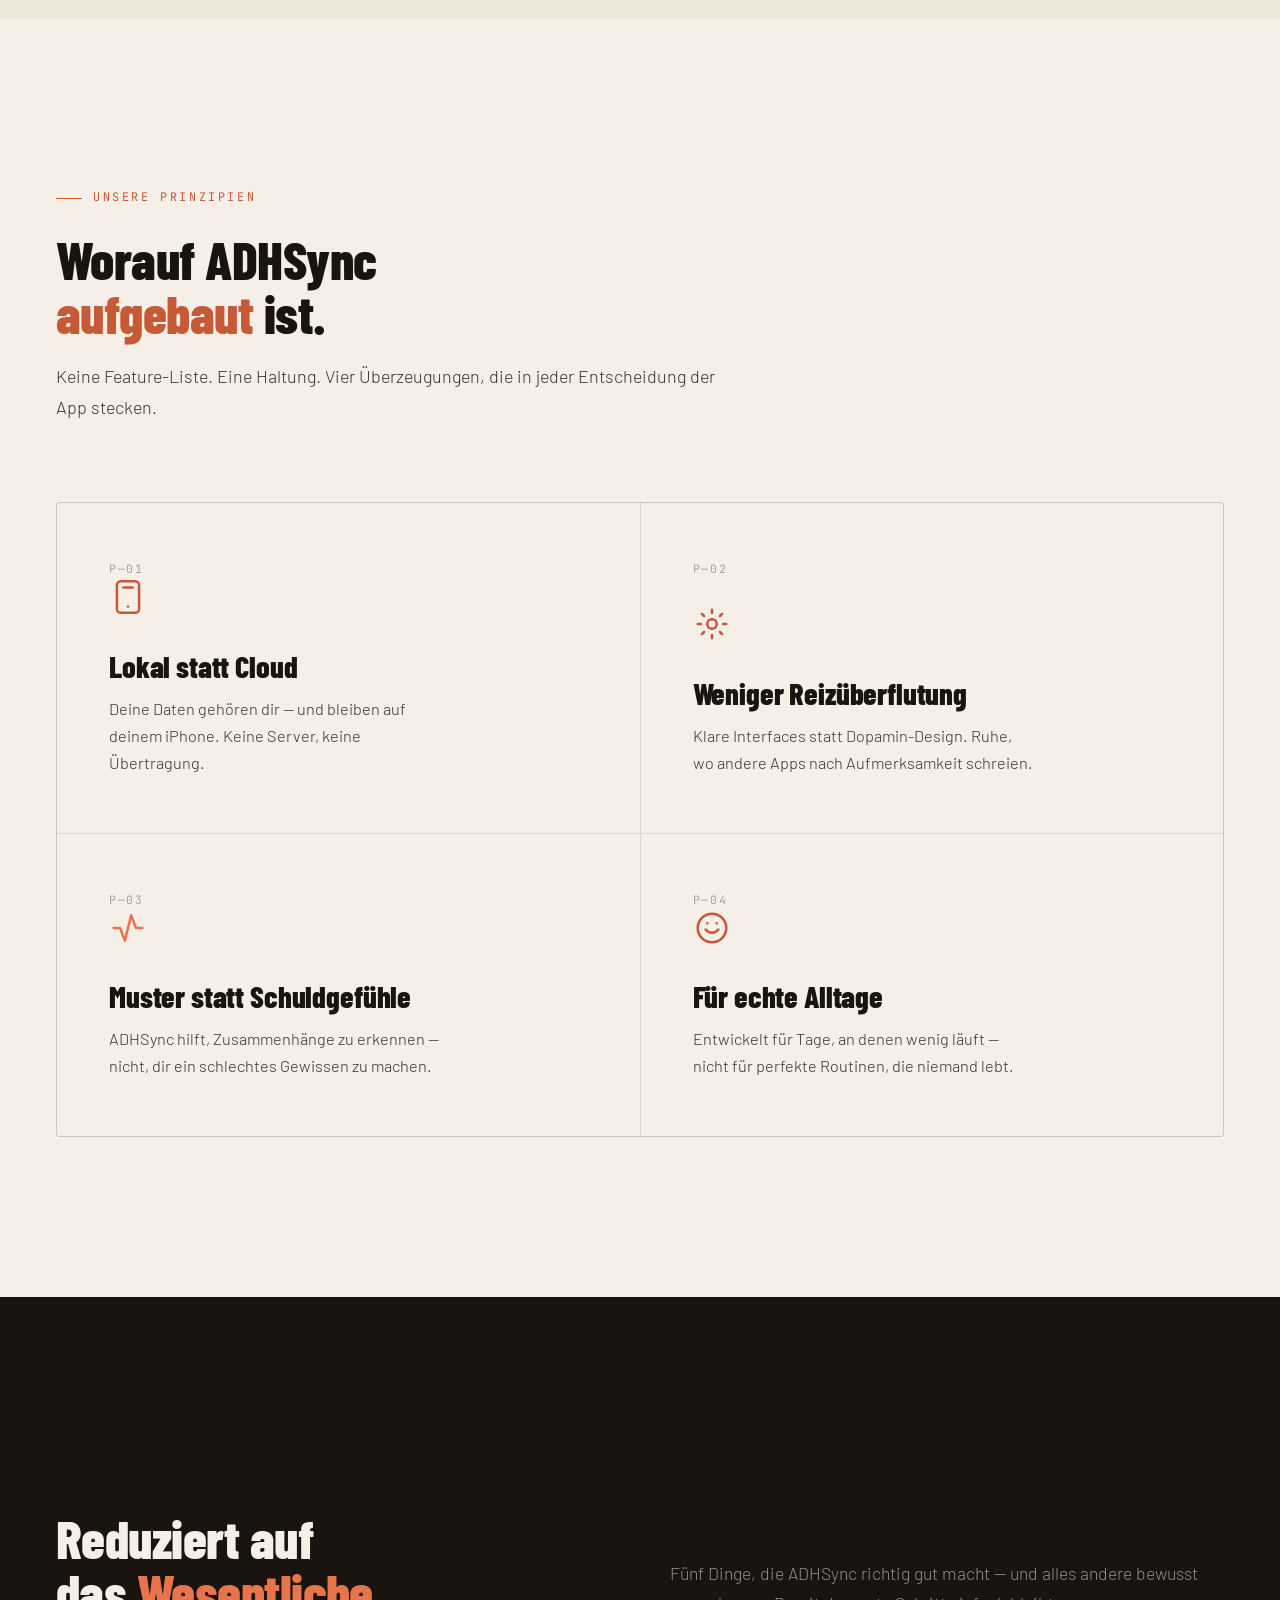
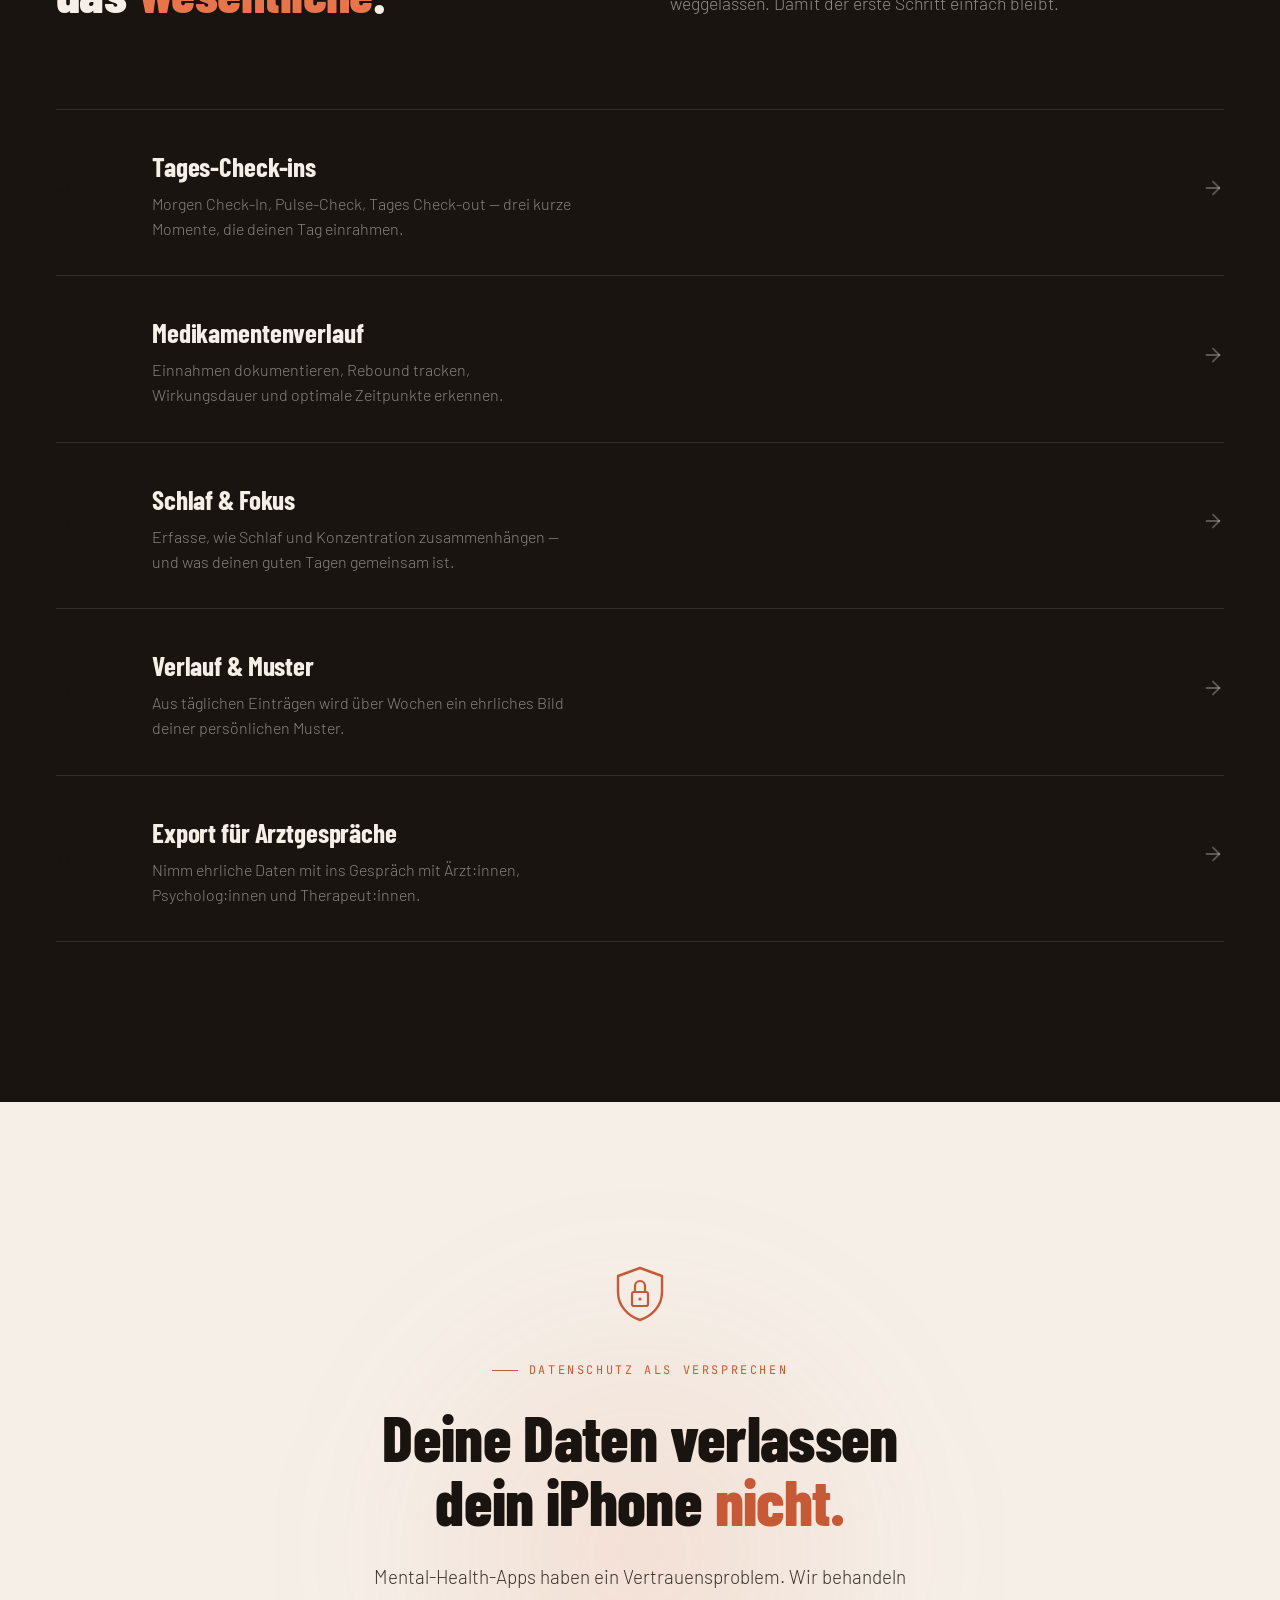
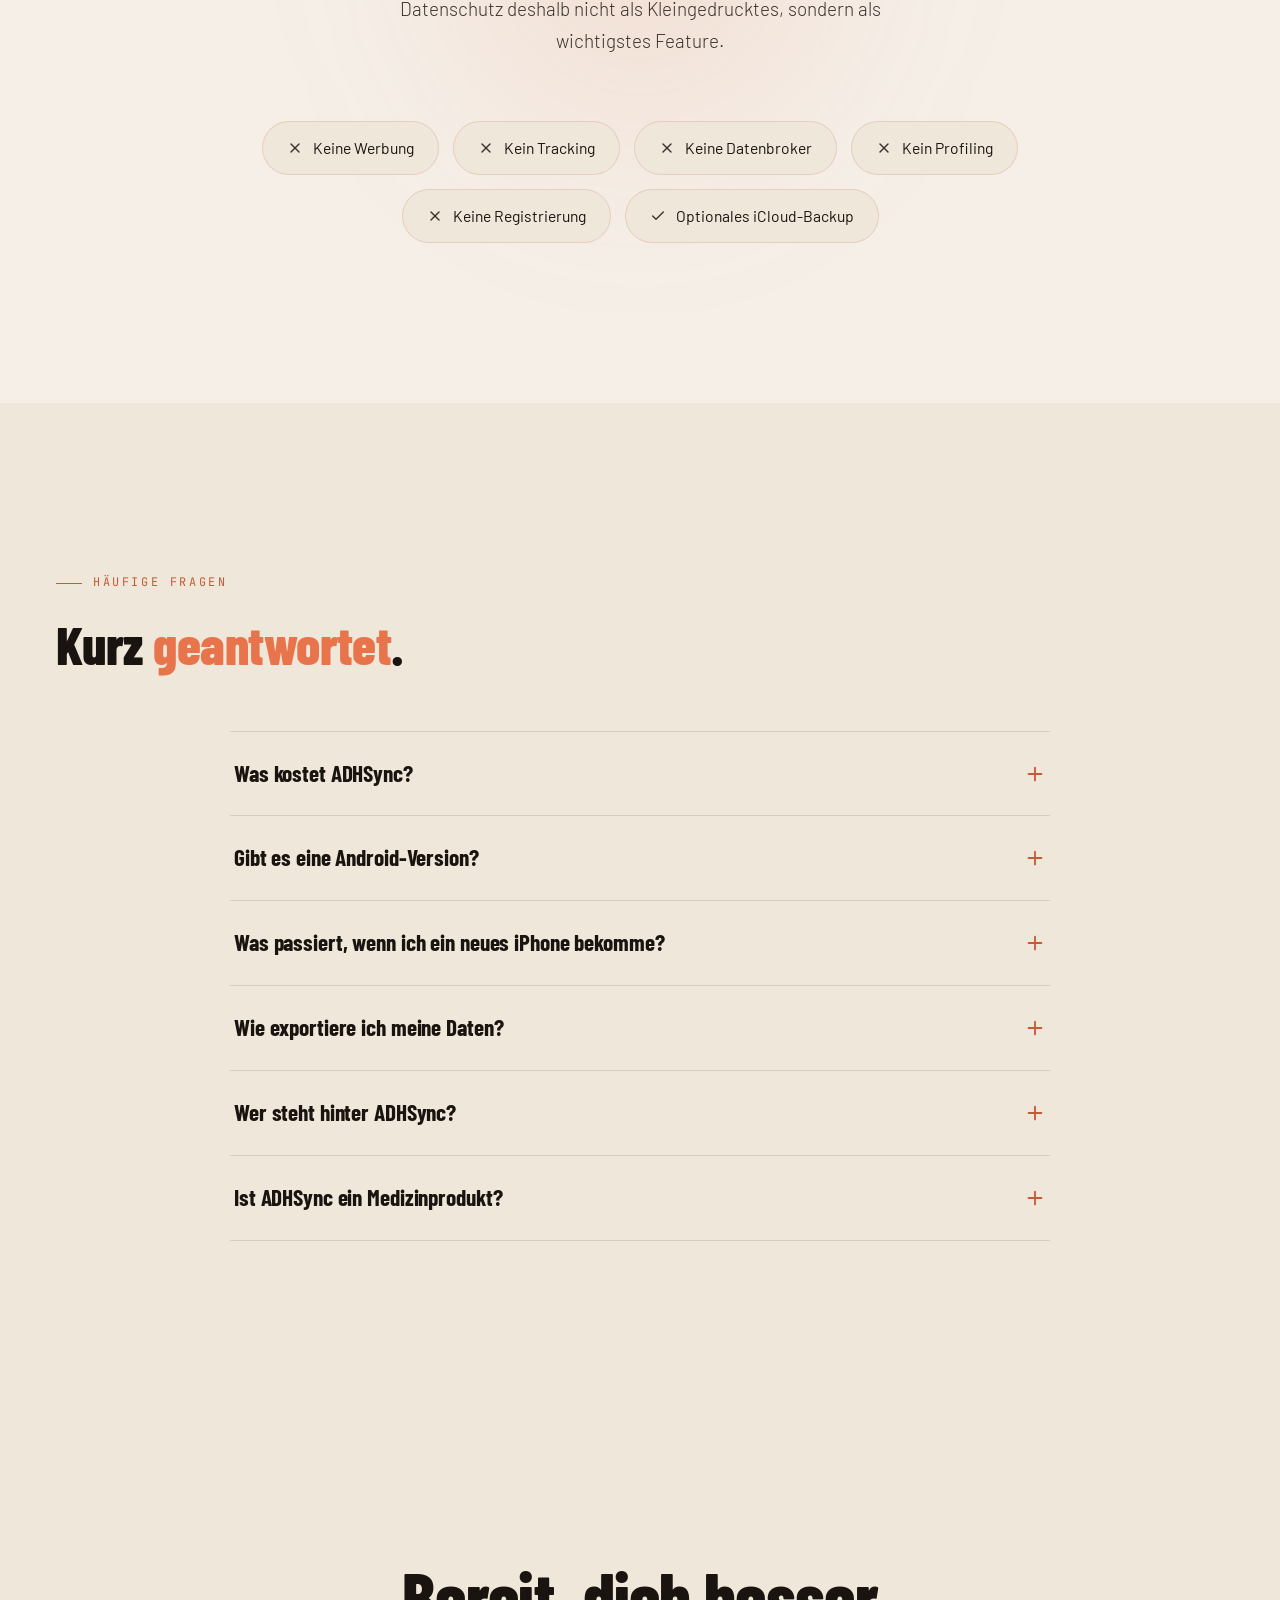
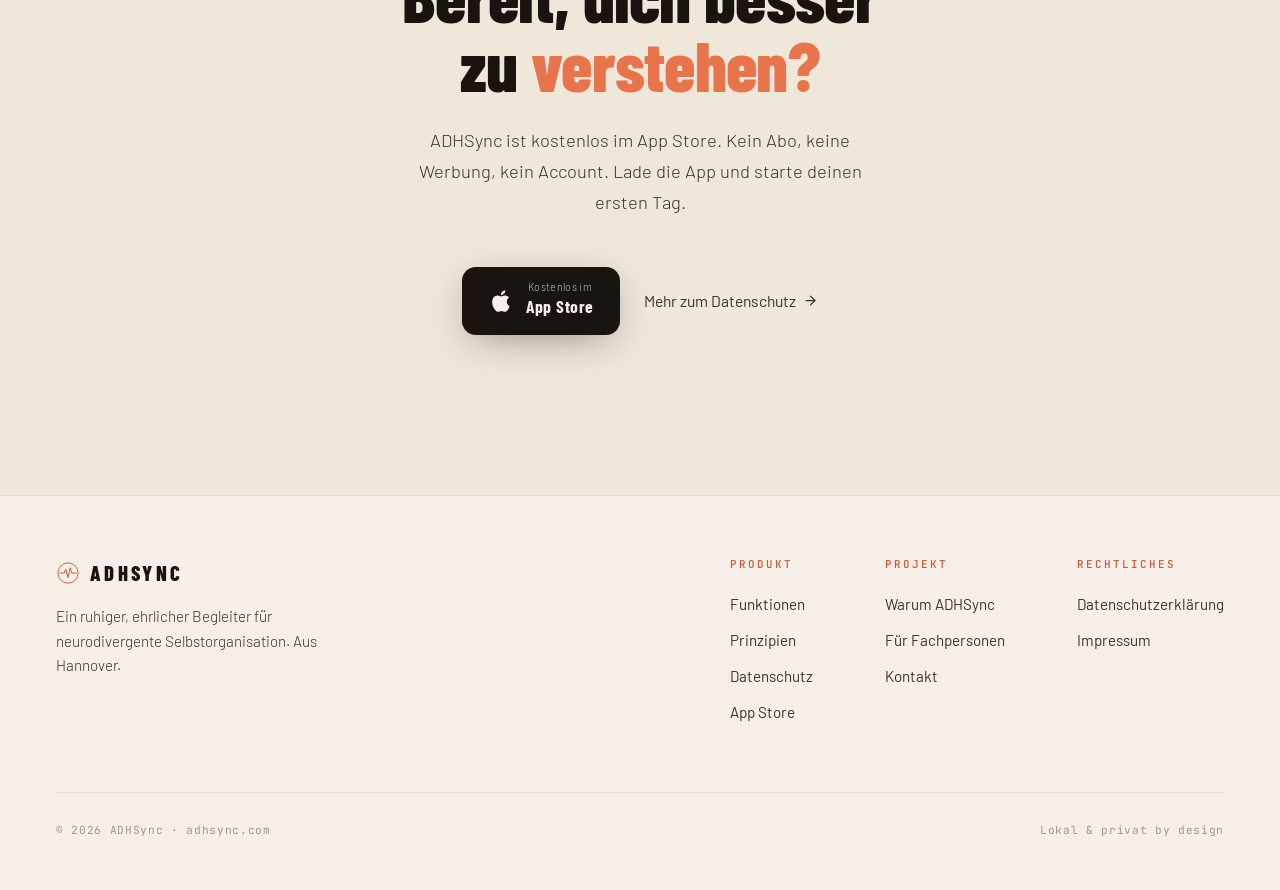
==== commit 0b61c143: "English Translation" ====
--- a/index.html
+++ b/index.html
@@ -20,6 +20,9 @@
 <meta name="application-name" content="ADHSync">
 <meta name="apple-mobile-web-app-title" content="ADHSync">
 <link rel="canonical" href="https://adhsync.com/">
+<link rel="alternate" hreflang="de" href="https://adhsync.com/">
+<link rel="alternate" hreflang="en" href="https://adhsync.com/en/">
+<link rel="alternate" hreflang="x-default" href="https://adhsync.com/">
 <script type="application/ld+json">{"@context":"https://schema.org","@type":"SoftwareApplication","name":"ADHSync","applicationCategory":"HealthApplication","operatingSystem":"iOS","url":"https://adhsync.com/","offers":{"@type":"Offer","price":"0","priceCurrency":"EUR"}}</script>
 <link rel="icon" type="image/svg+xml" href="data:image/svg+xml;utf8,<svg xmlns='http://www.w3.org/2000/svg' viewBox='0 0 64 64'><circle cx='32' cy='32' r='28' fill='%23F5EFE8' stroke='%23C75A36' stroke-width='3'/><path d='M10 32 H22 L26 22 L32 44 L38 18 L42 32 H54' fill='none' stroke='%23C75A36' stroke-width='3' stroke-linecap='round' stroke-linejoin='round'/></svg>">
 
@@ -109,6 +112,14 @@
   padding:8px 18px;transition:border-color 0.2s,background 0.2s;
 }
 .nav-cta:hover{border-color:var(--ink);background:var(--ink);color:var(--paper);}
+.nav-lang{font-family:'JetBrains Mono',monospace;font-size:0.72rem;letter-spacing:0.12em;color:var(--orange-deep);text-decoration:none;border:1px solid rgba(199,90,54,0.25);border-radius:100px;padding:7px 10px;line-height:1;transition:border-color 0.2s,background 0.2s,color 0.2s;}
+.nav-lang:hover{border-color:var(--orange-deep);background:rgba(199,90,54,0.08);color:var(--orange-deep);}
+.nav-toggle{display:none;align-items:center;justify-content:center;flex-direction:column;gap:4px;width:38px;height:38px;border:1px solid rgba(26,20,16,0.18);border-radius:100px;background:rgba(245,239,232,0.72);color:var(--ink);cursor:pointer;transition:border-color 0.2s,background 0.2s,color 0.2s;}
+.nav-toggle:hover{border-color:rgba(26,20,16,0.34);background:rgba(245,239,232,0.94);}
+.nav-toggle span{display:block;width:16px;height:1.5px;border-radius:2px;background:currentColor;transition:transform 0.2s,opacity 0.2s;}
+nav.nav-open .nav-toggle span:nth-child(1){transform:translateY(5.5px) rotate(45deg);}
+nav.nav-open .nav-toggle span:nth-child(2){opacity:0;}
+nav.nav-open .nav-toggle span:nth-child(3){transform:translateY(-5.5px) rotate(-45deg);}
 
 /* ---------- HERO ---------- */
 .hero{
@@ -382,8 +393,13 @@
 
 /* ---------- RESPONSIVE ---------- */
 @media(max-width:980px){
-  nav,nav.scrolled{padding:16px 22px;}
-  .nav-right .nav-link{display:none;}
+  nav,nav.scrolled{padding:16px 22px;flex-wrap:wrap;align-items:center;background:rgba(245,239,232,0.94);}
+  .nav-toggle{display:inline-flex;margin-left:auto;}
+  .nav-right{width:100%;display:grid;grid-template-columns:repeat(2,minmax(0,1fr));column-gap:16px;row-gap:0;max-height:0;opacity:0;visibility:hidden;pointer-events:none;overflow:hidden;margin-top:0;transition:max-height 0.28s ease,opacity 0.2s ease,visibility 0.2s ease,margin-top 0.2s ease,padding-top 0.2s ease;}
+  nav.nav-open .nav-right{max-height:360px;opacity:1;visibility:visible;pointer-events:auto;margin-top:14px;padding-top:12px;border-top:1px solid rgba(26,20,16,0.08);}
+  .nav-right .nav-link{display:block;padding:10px 0;font-size:0.96rem;color:var(--ink);}
+  .nav-lang,.nav-cta{justify-self:start;margin-top:8px;}
+  .nav-cta{padding:8px 16px;white-space:nowrap;}
   .hero{grid-template-columns:1fr;padding:130px 22px 80px;text-align:center;gap:60px;}
   .hero-eyebrow{justify-content:center;}.hero-sub{margin-left:auto;margin-right:auto;}.hero-actions{justify-content:center;}
   /* keep line-break on mobile */
@@ -411,13 +427,15 @@
 <!-- NAV -->
 <nav id="nav">
   <a href="#top" class="nav-logo"><svg class="logo-mark" viewBox="0 0 64 64" aria-hidden="true"><circle cx="32" cy="32" r="27" fill="none" stroke="currentColor" stroke-width="2.4"/><path class="logo-wave" d="M10 32 H22 L26 22 L32 44 L38 18 L42 32 H54" fill="none" stroke="currentColor" stroke-width="2.6" stroke-linecap="round" stroke-linejoin="round"/></svg><span>ADHSync</span></a>
-  <div class="nav-right">
+  <button class="nav-toggle" type="button" aria-label="Menü öffnen" aria-expanded="false" aria-controls="nav-menu" data-open-label="Menü öffnen" data-close-label="Menü schließen"><span></span><span></span><span></span></button>
+  <div class="nav-right" id="nav-menu">
     <a href="#warum" class="nav-link">Warum</a>
     <a href="#prinzipien" class="nav-link">Prinzipien</a>
     <a href="#funktionen" class="nav-link">Funktionen</a>
     <a href="#datenschutz" class="nav-link">Datenschutz</a>
     <a href="#faq" class="nav-link">FAQ</a>
     <a href="fachpersonen.html" class="nav-link">Für Fachpersonen</a>
+    <a href="en/" class="nav-lang" lang="en" hreflang="en">EN</a>
     <a href="#download" class="nav-cta">App holen</a>
   </div>
 </nav>
@@ -616,7 +634,7 @@
     <h2 class="cta-h2 reveal">Bereit, dich besser<br>zu <em>verstehen?</em></h2>
     <p class="cta-sub reveal d1">ADHSync ist kostenlos im App Store. Kein Abo, keine Werbung, kein Account. Lade die App und starte deinen ersten Tag.</p>
     <div class="cta-actions reveal d2">
-      <a href="https://apps.apple.com/de/app/adhsync/id6769536436" data-appstore="1" class="btn-store" target="_blank" rel="noopener">
+      <a href="https://apps.apple.com/app/adhsync/id6769536436" data-appstore="1" class="btn-store" target="_blank" rel="noopener">
         <svg viewBox="0 0 24 24"><path d="M18.71 19.5c-.83 1.24-1.71 2.45-3.05 2.47-1.34.03-1.77-.79-3.29-.79-1.53 0-2 .77-3.27.82-1.31.05-2.3-1.32-3.14-2.53C4.25 17 2.94 12.45 4.7 9.39c.87-1.52 2.43-2.48 4.12-2.51 1.28-.02 2.5.87 3.29.87.78 0 2.26-1.07 3.8-.91.65.03 2.47.26 3.64 1.98-.09.06-2.17 1.28-2.15 3.81.03 3.02 2.65 4.03 2.68 4.04-.03.07-.42 1.44-1.38 2.83M13 3.5c.73-.83 1.94-1.46 2.94-1.5.13 1.17-.34 2.35-1.04 3.19-.69.85-1.83 1.51-2.95 1.42-.15-1.15.41-2.35 1.05-3.11z"/></svg>
         <div><div class="s">Kostenlos im</div><div class="b">App Store</div></div>
       </a>
@@ -640,7 +658,7 @@
         <a href="#funktionen">Funktionen</a>
         <a href="#prinzipien">Prinzipien</a>
         <a href="#datenschutz">Datenschutz</a>
-        <a href="https://apps.apple.com/de/app/adhsync/id6769536436" data-appstore="1" target="_blank" rel="noopener">App Store</a>
+        <a href="https://apps.apple.com/app/adhsync/id6769536436" data-appstore="1" target="_blank" rel="noopener">App Store</a>
       </div>
       <div class="footer-col">
         <h4>Projekt</h4>
@@ -662,6 +680,18 @@
 </footer>
 
 <script>
+const siteNav=document.querySelector('nav');
+const navToggle=document.querySelector('.nav-toggle');
+if(siteNav&&navToggle){
+  const setMenuState=open=>{
+    siteNav.classList.toggle('nav-open',open);
+    navToggle.setAttribute('aria-expanded',String(open));
+    navToggle.setAttribute('aria-label',open?navToggle.dataset.closeLabel:navToggle.dataset.openLabel);
+  };
+  navToggle.addEventListener('click',()=>setMenuState(!siteNav.classList.contains('nav-open')));
+  siteNav.querySelectorAll('.nav-right a').forEach(link=>link.addEventListener('click',()=>setMenuState(false)));
+  addEventListener('keydown',event=>{if(event.key==='Escape')setMenuState(false);});
+}
 const nav=document.getElementById('nav');
 addEventListener('scroll',()=>{nav.classList.toggle('scrolled',scrollY>40);});
 const obs=new IntersectionObserver(es=>{es.forEach(e=>{if(e.isIntersecting)e.target.classList.add('in');});},{threshold:0.08,rootMargin:'0px 0px -50px 0px'});
